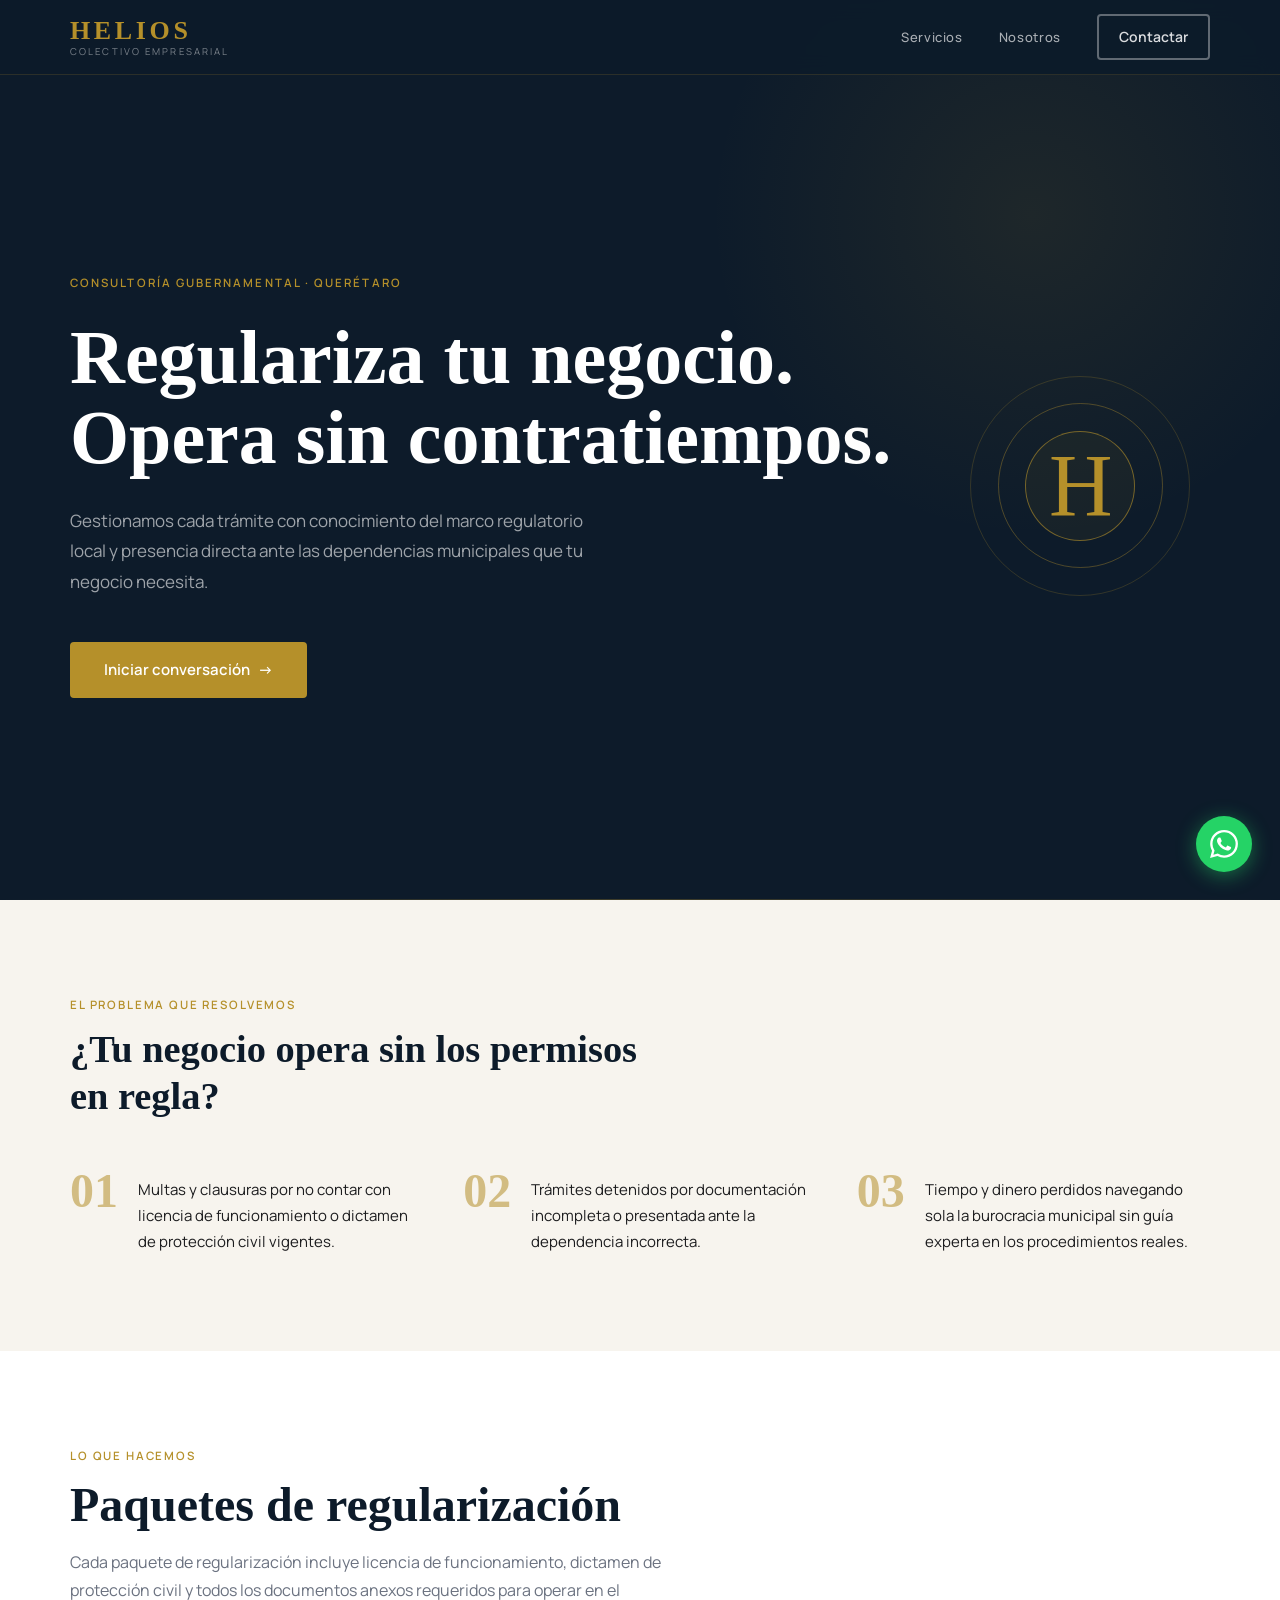
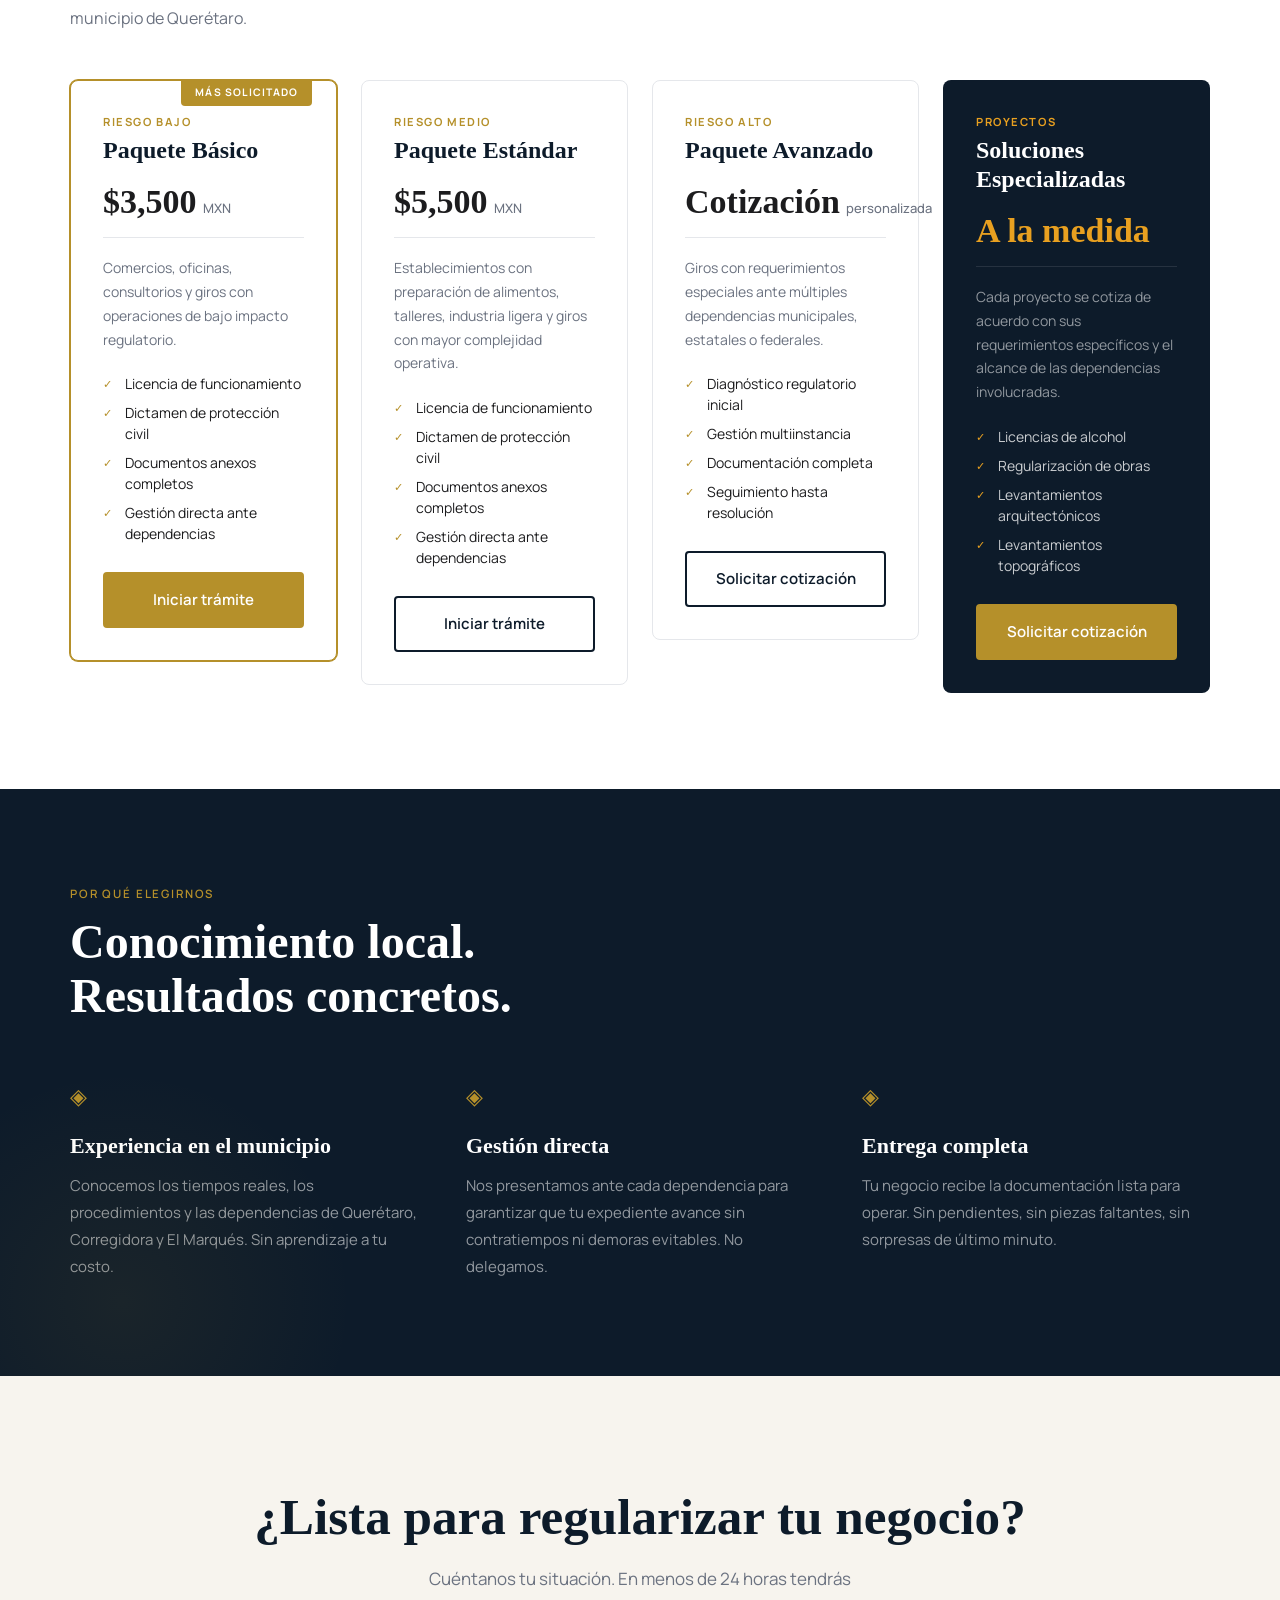
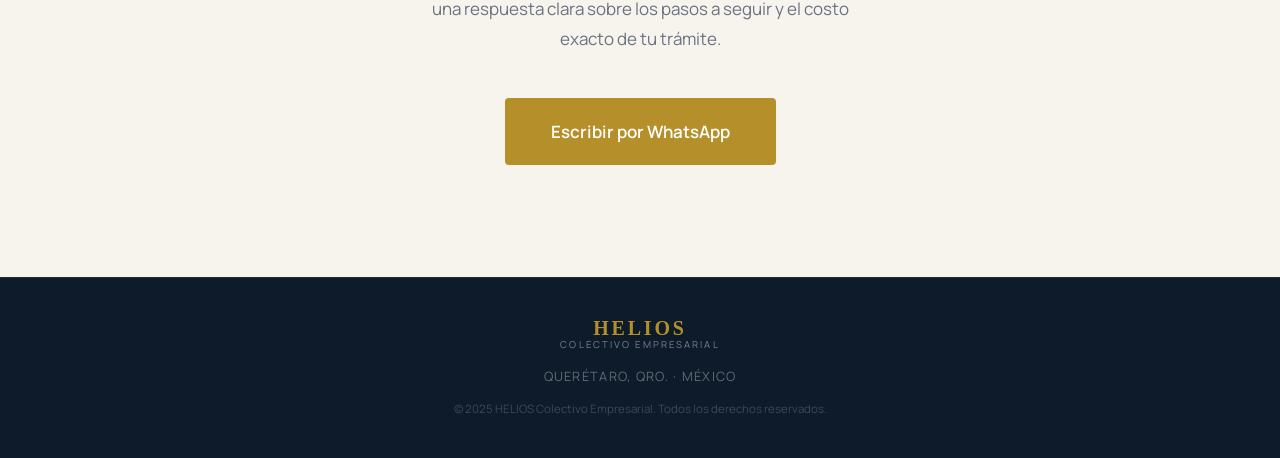
==== index.html @ 522b94ca "Lanzamiento sitio HELIOS Colectivo Empresarial Landing page completa: identidad visual, 4 servicios " ====
<!DOCTYPE html>
<html lang="es">
<head>
  <meta charset="UTF-8">
  <meta name="viewport" content="width=device-width, initial-scale=1.0">
  <meta name="description" content="HELIOS Colectivo Empresarial — Regularización de negocios, licencias y trámites gubernamentales en Querétaro. Paquetes desde $3,500 MXN.">
  <meta name="keywords" content="regularización de negocios Querétaro, licencia de funcionamiento, protección civil, consultoría empresarial Querétaro">
  <meta property="og:title" content="HELIOS Colectivo Empresarial">
  <meta property="og:description" content="Regulariza tu negocio. Opera sin contratiempos. Gestión de trámites gubernamentales en Querétaro.">
  <meta property="og:type" content="website">
  <title>HELIOS Colectivo Empresarial — Regularización de Negocios en Querétaro</title>
  <link rel="preconnect" href="https://fonts.googleapis.com">
  <link rel="preconnect" href="https://fonts.gstatic.com" crossorigin>
  <link href="https://fonts.googleapis.com/css2?family=Cormorant+Garant:ital,wght@0,300;0,400;0,600;0,700;1,400;1,600&family=Manrope:wght@300;400;500;600;700&display=swap" rel="stylesheet">
  <link rel="stylesheet" href="css/style.css">
</head>
<body>

  <!-- ═══════════════════════════════
       HEADER
  ═══════════════════════════════ -->
  <header class="header" id="inicio">
    <div class="container header__inner">
      <div class="logo">
        <span class="logo__name">HELIOS</span>
        <span class="logo__tagline">Colectivo Empresarial</span>
      </div>
      <nav class="nav">
        <a href="#servicios">Servicios</a>
        <a href="#nosotros">Nosotros</a>
        <a
          href="https://wa.me/524426001520?text=Hola%2C%20me%20interesa%20conocer%20sus%20servicios."
          class="btn btn--outline"
          target="_blank"
          rel="noopener noreferrer"
        >Contactar</a>
      </nav>
    </div>
  </header>

  <!-- ═══════════════════════════════
       HERO
  ═══════════════════════════════ -->
  <section class="hero">
    <div class="container hero__inner">

      <div class="hero__content">
        <span class="hero__eyebrow">Consultoría Gubernamental · Querétaro</span>
        <h1 class="hero__title">
          Regulariza tu negocio.<br>
          Opera sin contratiempos.
        </h1>
        <p class="hero__body">
          Gestionamos cada trámite con conocimiento del marco regulatorio local
          y presencia directa ante las dependencias municipales que tu negocio necesita.
        </p>
        <a
          href="https://wa.me/524426001520?text=Hola%2C%20quiero%20regularizar%20mi%20negocio.%20%C2%BFPodr%C3%ADan%20orientarme%3F"
          class="btn btn--primary"
          target="_blank"
          rel="noopener noreferrer"
        >
          Iniciar conversación
          <span>→</span>
        </a>
      </div>

      <div class="emblem" aria-hidden="true">
        <div class="emblem__ring emblem__ring--outer"></div>
        <div class="emblem__ring emblem__ring--mid"></div>
        <div class="emblem__ring emblem__ring--inner"></div>
        <span class="emblem__letter">H</span>
      </div>

    </div>
  </section>

  <!-- ═══════════════════════════════
       PROBLEMA
  ═══════════════════════════════ -->
  <section class="problem">
    <div class="container">
      <span class="section-label">El problema que resolvemos</span>
      <p class="problem__headline">
        ¿Tu negocio opera sin los permisos en regla?
      </p>
      <div class="problem__grid">
        <div class="problem__item">
          <span class="problem__num">01</span>
          <p>Multas y clausuras por no contar con licencia de funcionamiento
             o dictamen de protección civil vigentes.</p>
        </div>
        <div class="problem__item">
          <span class="problem__num">02</span>
          <p>Trámites detenidos por documentación incompleta o presentada
             ante la dependencia incorrecta.</p>
        </div>
        <div class="problem__item">
          <span class="problem__num">03</span>
          <p>Tiempo y dinero perdidos navegando sola la burocracia municipal
             sin guía experta en los procedimientos reales.</p>
        </div>
      </div>
    </div>
  </section>

  <!-- ═══════════════════════════════
       SERVICIOS
  ═══════════════════════════════ -->
  <section class="services" id="servicios">
    <div class="container">
      <span class="section-label">Lo que hacemos</span>
      <h2 class="section-title">Paquetes de regularización</h2>
      <p class="section-body">
        Cada paquete de regularización incluye licencia de funcionamiento,
        dictamen de protección civil y todos los documentos anexos requeridos
        para operar en el municipio de Querétaro.
      </p>

      <div class="services__grid">

        <!-- ── Riesgo Bajo ── -->
        <div class="service-card service-card--featured">
          <span class="service-card__badge">Más solicitado</span>
          <p class="service-card__risk">Riesgo Bajo</p>
          <h3 class="service-card__name">Paquete Básico</h3>
          <div class="service-card__price">
            <span class="service-card__amount">$3,500</span>
            <span class="service-card__currency">MXN</span>
          </div>
          <p class="service-card__desc">
            Comercios, oficinas, consultorios y giros con operaciones de
            bajo impacto regulatorio.
          </p>
          <ul class="service-card__includes">
            <li>Licencia de funcionamiento</li>
            <li>Dictamen de protección civil</li>
            <li>Documentos anexos completos</li>
            <li>Gestión directa ante dependencias</li>
          </ul>
          <a
            href="https://wa.me/524426001520?text=Hola%2C%20me%20interesa%20el%20paquete%20de%20Riesgo%20Bajo%20%28%243%2C500%20MXN%29.%20%C2%BFPodr%C3%ADan%20orientarme%3F"
            class="btn btn--primary btn--full"
            target="_blank"
            rel="noopener noreferrer"
          >Iniciar trámite</a>
        </div>

        <!-- ── Riesgo Medio ── -->
        <div class="service-card">
          <p class="service-card__risk">Riesgo Medio</p>
          <h3 class="service-card__name">Paquete Estándar</h3>
          <div class="service-card__price">
            <span class="service-card__amount">$5,500</span>
            <span class="service-card__currency">MXN</span>
          </div>
          <p class="service-card__desc">
            Establecimientos con preparación de alimentos, talleres,
            industria ligera y giros con mayor complejidad operativa.
          </p>
          <ul class="service-card__includes">
            <li>Licencia de funcionamiento</li>
            <li>Dictamen de protección civil</li>
            <li>Documentos anexos completos</li>
            <li>Gestión directa ante dependencias</li>
          </ul>
          <a
            href="https://wa.me/524426001520?text=Hola%2C%20me%20interesa%20el%20paquete%20de%20Riesgo%20Medio%20%28%245%2C500%20MXN%29.%20%C2%BFPodr%C3%ADan%20orientarme%3F"
            class="btn btn--secondary btn--full"
            target="_blank"
            rel="noopener noreferrer"
          >Iniciar trámite</a>
        </div>

        <!-- ── Riesgo Alto ── -->
        <div class="service-card">
          <p class="service-card__risk">Riesgo Alto</p>
          <h3 class="service-card__name">Paquete Avanzado</h3>
          <div class="service-card__price">
            <span class="service-card__amount">Cotización</span>
            <span class="service-card__currency">personalizada</span>
          </div>
          <p class="service-card__desc">
            Giros con requerimientos especiales ante múltiples dependencias
            municipales, estatales o federales.
          </p>
          <ul class="service-card__includes">
            <li>Diagnóstico regulatorio inicial</li>
            <li>Gestión multiinstancia</li>
            <li>Documentación completa</li>
            <li>Seguimiento hasta resolución</li>
          </ul>
          <a
            href="https://wa.me/524426001520?text=Hola%2C%20tengo%20un%20negocio%20de%20riesgo%20alto%20y%20necesito%20orientaci%C3%B3n.%20%C2%BFPodr%C3%ADan%20ayudarme%3F"
            class="btn btn--secondary btn--full"
            target="_blank"
            rel="noopener noreferrer"
          >Solicitar cotización</a>
        </div>

        <!-- ── Proyectos Especializados ── -->
        <div class="service-card service-card--dark">
          <p class="service-card__risk">Proyectos</p>
          <h3 class="service-card__name">Soluciones Especializadas</h3>
          <div class="service-card__price">
            <span class="service-card__amount">A la medida</span>
          </div>
          <p class="service-card__desc">
            Cada proyecto se cotiza de acuerdo con sus requerimientos
            específicos y el alcance de las dependencias involucradas.
          </p>
          <ul class="service-card__includes">
            <li>Licencias de alcohol</li>
            <li>Regularización de obras</li>
            <li>Levantamientos arquitectónicos</li>
            <li>Levantamientos topográficos</li>
          </ul>
          <a
            href="https://wa.me/524426001520?text=Hola%2C%20tengo%20un%20proyecto%20especializado%20y%20necesito%20una%20cotizaci%C3%B3n.%20%C2%BFPodr%C3%ADan%20orientarme%3F"
            class="btn btn--gold btn--full"
            target="_blank"
            rel="noopener noreferrer"
          >Solicitar cotización</a>
        </div>

      </div>
    </div>
  </section>

  <!-- ═══════════════════════════════
       POR QUÉ HELIOS
  ═══════════════════════════════ -->
  <section class="why" id="nosotros">
    <div class="container">
      <span class="section-label">Por qué elegirnos</span>
      <h2 class="section-title">
        Conocimiento local.<br>
        Resultados concretos.
      </h2>
      <div class="why__grid">

        <div class="why__item">
          <span class="why__icon">◈</span>
          <h3>Experiencia en el municipio</h3>
          <p>
            Conocemos los tiempos reales, los procedimientos y las dependencias
            de Querétaro, Corregidora y El Marqués. Sin aprendizaje a tu costo.
          </p>
        </div>

        <div class="why__item">
          <span class="why__icon">◈</span>
          <h3>Gestión directa</h3>
          <p>
            Nos presentamos ante cada dependencia para garantizar que tu expediente
            avance sin contratiempos ni demoras evitables. No delegamos.
          </p>
        </div>

        <div class="why__item">
          <span class="why__icon">◈</span>
          <h3>Entrega completa</h3>
          <p>
            Tu negocio recibe la documentación lista para operar.
            Sin pendientes, sin piezas faltantes, sin sorpresas de último minuto.
          </p>
        </div>

      </div>
    </div>
  </section>

  <!-- ═══════════════════════════════
       CTA FINAL
  ═══════════════════════════════ -->
  <section class="cta-final">
    <div class="container">
      <h2 class="cta-final__title">¿Lista para regularizar tu negocio?</h2>
      <p class="cta-final__body">
        Cuéntanos tu situación. En menos de 24 horas tendrás una respuesta
        clara sobre los pasos a seguir y el costo exacto de tu trámite.
      </p>
      <a
        href="https://wa.me/524426001520?text=Hola%2C%20quiero%20regularizar%20mi%20negocio.%20%C2%BFPueden%20orientarme%3F"
        class="btn btn--primary btn--large"
        target="_blank"
        rel="noopener noreferrer"
      >
        Escribir por WhatsApp
      </a>
    </div>
  </section>

  <!-- ═══════════════════════════════
       FOOTER
  ═══════════════════════════════ -->
  <footer class="footer">
    <div class="container footer__inner">
      <div class="logo">
        <span class="logo__name">HELIOS</span>
        <span class="logo__tagline">Colectivo Empresarial</span>
      </div>
      <p class="footer__location">Querétaro, Qro. · México</p>
      <p class="footer__copy">© 2025 HELIOS Colectivo Empresarial. Todos los derechos reservados.</p>
    </div>
  </footer>

  <!-- ═══════════════════════════════
       BOTÓN WHATSAPP FLOTANTE
  ═══════════════════════════════ -->
  <a
    class="whatsapp-float"
    href="https://wa.me/524426001520?text=Hola%2C%20me%20interesa%20conocer%20sus%20servicios."
    target="_blank"
    rel="noopener noreferrer"
    aria-label="Contactar por WhatsApp"
  >
    <svg viewBox="0 0 24 24" fill="currentColor" width="28" height="28" aria-hidden="true">
      <path d="M17.472 14.382c-.297-.149-1.758-.867-2.03-.967-.273-.099-.471-.148-.67.15-.197.297-.767.966-.94 1.164-.173.199-.347.223-.644.075-.297-.15-1.255-.463-2.39-1.475-.883-.788-1.48-1.761-1.653-2.059-.173-.297-.018-.458.13-.606.134-.133.298-.347.446-.52.149-.174.198-.298.298-.497.099-.198.05-.371-.025-.52-.075-.149-.669-1.612-.916-2.207-.242-.579-.487-.5-.669-.51-.173-.008-.371-.01-.57-.01-.198 0-.52.074-.792.372-.272.297-1.04 1.016-1.04 2.479 0 1.462 1.065 2.875 1.213 3.074.149.198 2.096 3.2 5.077 4.487.709.306 1.262.489 1.694.625.712.227 1.36.195 1.871.118.571-.085 1.758-.719 2.006-1.413.248-.694.248-1.289.173-1.413-.074-.124-.272-.198-.57-.347m-5.421 7.403h-.004a9.87 9.87 0 01-5.031-1.378l-.361-.214-3.741.982.998-3.648-.235-.374a9.86 9.86 0 01-1.51-5.26c.001-5.45 4.436-9.884 9.888-9.884 2.64 0 5.122 1.03 6.988 2.898a9.825 9.825 0 012.893 6.994c-.003 5.45-4.437 9.884-9.885 9.884m8.413-18.297A11.815 11.815 0 0012.05 0C5.495 0 .16 5.335.157 11.892c0 2.096.547 4.142 1.588 5.945L.057 24l6.305-1.654a11.882 11.882 0 005.683 1.448h.005c6.554 0 11.89-5.335 11.893-11.893a11.821 11.821 0 00-3.48-8.413z"/>
    </svg>
  </a>

</body>
</html>
---- css/style.css ----
/* ═══════════════════════════════════════
   HELIOS Colectivo Empresarial
   Sistema de diseño — v1.0
═══════════════════════════════════════ */

:root {
  --gold:        #B5902A;
  --gold-light:  #E8A020;
  --gold-pale:   #F0D98A;
  --navy:        #0D1B2A;
  --navy-mid:    #162436;
  --ivory:       #F7F4EE;
  --white:       #FFFFFF;
  --charcoal:    #1C1C1E;
  --gray:        #6B7280;
  --gray-light:  #E5E7EB;

  --font-display: 'Cormorant Garant', Georgia, serif;
  --font-body:    'Manrope', system-ui, sans-serif;

  --radius:    4px;
  --radius-lg: 8px;
  --shadow:    0 4px 24px rgba(13, 27, 42, 0.08);
  --shadow-lg: 0 8px 40px rgba(13, 27, 42, 0.14);
}

/* ── Reset ── */
*, *::before, *::after { box-sizing: border-box; margin: 0; padding: 0; }
html { scroll-behavior: smooth; }
body {
  font-family: var(--font-body);
  background: var(--white);
  color: var(--charcoal);
  line-height: 1.6;
  -webkit-font-smoothing: antialiased;
}
img  { max-width: 100%; display: block; }
a    { text-decoration: none; color: inherit; }
ul   { list-style: none; }

/* ── Container ── */
.container {
  width: min(1140px, 100% - 2.5rem);
  margin-inline: auto;
}

/* ── Tipografía global ── */
.section-label {
  font-family: var(--font-body);
  font-size: 0.72rem;
  font-weight: 600;
  letter-spacing: 0.16em;
  text-transform: uppercase;
  color: var(--gold);
  margin-bottom: 0.75rem;
  display: block;
}

.section-title {
  font-family: var(--font-display);
  font-size: clamp(2rem, 4vw, 3rem);
  font-weight: 600;
  line-height: 1.12;
  color: var(--navy);
  margin-bottom: 1rem;
}

.section-body {
  font-size: 1rem;
  color: var(--gray);
  max-width: 600px;
  margin-bottom: 3rem;
  line-height: 1.75;
}

/* ── Botones ── */
.btn {
  display: inline-flex;
  align-items: center;
  justify-content: center;
  gap: 0.5rem;
  font-family: var(--font-body);
  font-size: 0.9375rem;
  font-weight: 600;
  padding: 0.875rem 2rem;
  border-radius: var(--radius);
  transition: all 0.18s ease;
  cursor: pointer;
  white-space: nowrap;
  border: 2px solid transparent;
}

.btn--primary {
  background: var(--gold);
  color: var(--white);
  border-color: var(--gold);
}
.btn--primary:hover {
  background: #9A7A22;
  border-color: #9A7A22;
  transform: translateY(-2px);
  box-shadow: 0 6px 20px rgba(181, 144, 42, 0.38);
}

.btn--secondary {
  background: transparent;
  color: var(--navy);
  border-color: var(--navy);
}
.btn--secondary:hover {
  background: var(--navy);
  color: var(--white);
  transform: translateY(-2px);
}

.btn--outline {
  background: transparent;
  color: rgba(255,255,255,0.85);
  border-color: rgba(255,255,255,0.35);
  padding: 0.625rem 1.25rem;
  font-size: 0.875rem;
}
.btn--outline:hover {
  background: rgba(255,255,255,0.1);
  border-color: var(--gold);
  color: var(--gold-light);
}

.btn--gold {
  background: var(--gold);
  color: var(--white);
  border-color: var(--gold);
}
.btn--gold:hover {
  background: #9A7A22;
  border-color: #9A7A22;
  transform: translateY(-2px);
}

.btn--full  { width: 100%; }
.btn--large { font-size: 1.0625rem; padding: 1.125rem 2.75rem; }

/* ═══════════════════════════════
   HEADER
═══════════════════════════════ */
.header {
  position: fixed;
  inset-block-start: 0;
  inset-inline: 0;
  z-index: 100;
  background: rgba(13, 27, 42, 0.97);
  backdrop-filter: blur(10px);
  border-bottom: 1px solid rgba(181, 144, 42, 0.18);
}

.header__inner {
  display: flex;
  align-items: center;
  justify-content: space-between;
  padding-block: 0.875rem;
}

.logo { display: flex; flex-direction: column; line-height: 1; }

.logo__name {
  font-family: var(--font-display);
  font-size: 1.625rem;
  font-weight: 700;
  letter-spacing: 0.14em;
  color: var(--gold);
}

.logo__tagline {
  font-family: var(--font-body);
  font-size: 0.6rem;
  font-weight: 400;
  letter-spacing: 0.22em;
  text-transform: uppercase;
  color: rgba(255,255,255,0.45);
  margin-top: 3px;
}

.nav {
  display: flex;
  align-items: center;
  gap: 2.25rem;
}

.nav a:not(.btn) {
  font-size: 0.8125rem;
  font-weight: 500;
  color: rgba(255,255,255,0.65);
  letter-spacing: 0.05em;
  transition: color 0.15s;
}
.nav a:not(.btn):hover { color: var(--gold-light); }

/* ═══════════════════════════════
   HERO
═══════════════════════════════ */
.hero {
  background: var(--navy);
  min-height: 100vh;
  display: flex;
  align-items: center;
  padding-top: 4.5rem;
  position: relative;
  overflow: hidden;
}

.hero::before {
  content: '';
  position: absolute;
  top: -15%;
  right: -8%;
  width: 700px;
  height: 700px;
  background: radial-gradient(circle, rgba(181,144,42,0.1) 0%, transparent 65%);
  pointer-events: none;
}

.hero::after {
  content: '';
  position: absolute;
  bottom: 0;
  left: 0;
  right: 0;
  height: 1px;
  background: linear-gradient(90deg, transparent, rgba(181,144,42,0.3), transparent);
}

.hero__inner {
  display: grid;
  grid-template-columns: 1fr 240px;
  gap: 4rem;
  align-items: center;
  padding-block: 6rem;
}

.hero__eyebrow {
  font-size: 0.72rem;
  font-weight: 600;
  letter-spacing: 0.18em;
  text-transform: uppercase;
  color: var(--gold);
  margin-bottom: 1.5rem;
  display: block;
}

.hero__title {
  font-family: var(--font-display);
  font-size: clamp(2.75rem, 6vw, 4.75rem);
  font-weight: 600;
  line-height: 1.06;
  color: var(--white);
  margin-bottom: 1.75rem;
}

.hero__body {
  font-size: 1.0625rem;
  color: rgba(255,255,255,0.6);
  max-width: 520px;
  line-height: 1.8;
  margin-bottom: 2.75rem;
}

/* ── Emblema decorativo ── */
.emblem {
  position: relative;
  width: 220px;
  height: 220px;
  display: flex;
  align-items: center;
  justify-content: center;
  flex-shrink: 0;
}

.emblem__ring {
  position: absolute;
  border-radius: 50%;
}

.emblem__ring--outer {
  width: 220px;
  height: 220px;
  border: 1px solid rgba(181,144,42,0.22);
  animation: spin 40s linear infinite;
}

.emblem__ring--mid {
  width: 165px;
  height: 165px;
  border: 1px solid rgba(181,144,42,0.38);
  animation: spin 28s linear infinite reverse;
}

.emblem__ring--inner {
  width: 110px;
  height: 110px;
  border: 1px solid rgba(181,144,42,0.6);
  background: rgba(181,144,42,0.06);
}

.emblem__letter {
  font-family: var(--font-display);
  font-size: 5.5rem;
  font-weight: 300;
  color: var(--gold);
  line-height: 1;
  position: relative;
  z-index: 1;
  letter-spacing: -0.02em;
}

@keyframes spin {
  to { transform: rotate(360deg); }
}

/* ═══════════════════════════════
   PROBLEMA
═══════════════════════════════ */
.problem {
  background: var(--ivory);
  padding-block: 6rem;
}

.problem__headline {
  font-family: var(--font-display);
  font-size: clamp(1.75rem, 3vw, 2.625rem);
  color: var(--navy);
  font-weight: 600;
  margin-bottom: 3rem;
  max-width: 580px;
  line-height: 1.2;
}

.problem__grid {
  display: grid;
  grid-template-columns: repeat(auto-fit, minmax(260px, 1fr));
  gap: 2.5rem;
}

.problem__item {
  display: flex;
  gap: 1.25rem;
  align-items: flex-start;
}

.problem__num {
  font-family: var(--font-display);
  font-size: 3rem;
  font-weight: 700;
  color: var(--gold);
  line-height: 1;
  flex-shrink: 0;
  opacity: 0.55;
}

.problem__item p {
  font-size: 0.9375rem;
  color: var(--charcoal);
  line-height: 1.75;
  padding-top: 0.625rem;
}

/* ═══════════════════════════════
   SERVICIOS
═══════════════════════════════ */
.services {
  padding-block: 6rem;
  background: var(--white);
}

.services__grid {
  display: grid;
  grid-template-columns: repeat(auto-fit, minmax(255px, 1fr));
  gap: 1.5rem;
  align-items: start;
}

/* ── Tarjeta de servicio ── */
.service-card {
  border: 1px solid var(--gray-light);
  border-radius: var(--radius-lg);
  padding: 2rem;
  position: relative;
  transition: box-shadow 0.2s, transform 0.2s;
  background: var(--white);
  display: flex;
  flex-direction: column;
}

.service-card:hover {
  box-shadow: var(--shadow-lg);
  transform: translateY(-3px);
}

.service-card--featured {
  border-color: var(--gold);
  box-shadow: 0 0 0 1px var(--gold);
}

.service-card--dark {
  background: var(--navy);
  border-color: transparent;
}

.service-card__badge {
  position: absolute;
  top: -1px;
  right: 1.5rem;
  background: var(--gold);
  color: var(--white);
  font-size: 0.65rem;
  font-weight: 700;
  letter-spacing: 0.1em;
  text-transform: uppercase;
  padding: 0.3rem 0.875rem;
  border-radius: 0 0 var(--radius) var(--radius);
}

.service-card__risk {
  font-size: 0.7rem;
  font-weight: 700;
  letter-spacing: 0.14em;
  text-transform: uppercase;
  color: var(--gold);
  margin-bottom: 0.375rem;
}

.service-card--dark .service-card__risk { color: var(--gold-light); }

.service-card__name {
  font-family: var(--font-display);
  font-size: 1.5rem;
  font-weight: 600;
  color: var(--navy);
  line-height: 1.2;
  margin-bottom: 1.25rem;
}

.service-card--dark .service-card__name { color: var(--white); }

.service-card__price {
  display: flex;
  align-items: baseline;
  gap: 0.375rem;
  padding-bottom: 1.125rem;
  margin-bottom: 1.125rem;
  border-bottom: 1px solid var(--gray-light);
}

.service-card--dark .service-card__price {
  border-bottom-color: rgba(255,255,255,0.1);
}

.service-card__amount {
  font-family: var(--font-display);
  font-size: 2.125rem;
  font-weight: 700;
  color: var(--charcoal);
  line-height: 1;
}

.service-card--dark .service-card__amount { color: var(--gold-light); }

.service-card__currency {
  font-size: 0.8125rem;
  color: var(--gray);
  font-weight: 500;
}

.service-card--dark .service-card__currency { color: rgba(255,255,255,0.45); }

.service-card__desc {
  font-size: 0.875rem;
  color: var(--gray);
  line-height: 1.7;
  margin-bottom: 1.375rem;
}

.service-card--dark .service-card__desc { color: rgba(255,255,255,0.55); }

.service-card__includes {
  margin-bottom: 1.75rem;
  display: flex;
  flex-direction: column;
  gap: 0.5rem;
  flex: 1;
}

.service-card__includes li {
  font-size: 0.875rem;
  color: var(--charcoal);
  padding-left: 1.375rem;
  position: relative;
  line-height: 1.5;
}

.service-card__includes li::before {
  content: '✓';
  position: absolute;
  left: 0;
  color: var(--gold);
  font-weight: 700;
  font-size: 0.7rem;
  top: 3px;
}

.service-card--dark .service-card__includes li { color: rgba(255,255,255,0.78); }
.service-card--dark .service-card__includes li::before { color: var(--gold-light); }

/* ═══════════════════════════════
   POR QUÉ HELIOS
═══════════════════════════════ */
.why {
  background: var(--navy);
  padding-block: 6rem;
  position: relative;
  overflow: hidden;
}

.why::before {
  content: '';
  position: absolute;
  bottom: -30%;
  left: -10%;
  width: 500px;
  height: 500px;
  background: radial-gradient(circle, rgba(181,144,42,0.08) 0%, transparent 65%);
  pointer-events: none;
}

.why .section-title { color: var(--white); }

.why__grid {
  display: grid;
  grid-template-columns: repeat(auto-fit, minmax(270px, 1fr));
  gap: 3rem;
  margin-top: 3.5rem;
}

.why__icon {
  display: block;
  font-size: 1.375rem;
  color: var(--gold);
  margin-bottom: 1.125rem;
}

.why__item h3 {
  font-family: var(--font-display);
  font-size: 1.375rem;
  font-weight: 600;
  color: var(--white);
  margin-bottom: 0.75rem;
  line-height: 1.25;
}

.why__item p {
  font-size: 0.9375rem;
  color: rgba(255,255,255,0.55);
  line-height: 1.8;
}

/* ═══════════════════════════════
   CTA FINAL
═══════════════════════════════ */
.cta-final {
  background: var(--ivory);
  padding-block: 7rem;
  text-align: center;
}

.cta-final__title {
  font-family: var(--font-display);
  font-size: clamp(2rem, 4vw, 3.25rem);
  font-weight: 600;
  color: var(--navy);
  margin-bottom: 1.125rem;
  line-height: 1.15;
}

.cta-final__body {
  font-size: 1.0625rem;
  color: var(--gray);
  max-width: 440px;
  margin-inline: auto;
  margin-bottom: 2.75rem;
  line-height: 1.75;
}

/* ═══════════════════════════════
   FOOTER
═══════════════════════════════ */
.footer {
  background: var(--navy);
  padding-block: 2.5rem;
  border-top: 1px solid rgba(181,144,42,0.15);
}

.footer__inner {
  display: flex;
  flex-direction: column;
  align-items: center;
  gap: 0.625rem;
  text-align: center;
}

.footer .logo__name   { font-size: 1.25rem; }
.footer .logo__tagline { margin-top: 2px; }

.footer__location {
  font-size: 0.8rem;
  color: rgba(255,255,255,0.35);
  letter-spacing: 0.1em;
  text-transform: uppercase;
  margin-top: 0.375rem;
}

.footer__copy {
  font-size: 0.72rem;
  color: rgba(255,255,255,0.2);
  margin-top: 0.25rem;
}

/* ═══════════════════════════════
   WHATSAPP FLOTANTE
═══════════════════════════════ */
.whatsapp-float {
  position: fixed;
  bottom: 1.75rem;
  right: 1.75rem;
  z-index: 200;
  background: #25D366;
  color: var(--white);
  width: 3.5rem;
  height: 3.5rem;
  border-radius: 50%;
  display: flex;
  align-items: center;
  justify-content: center;
  box-shadow: 0 4px 20px rgba(37,211,102,0.45);
  transition: transform 0.18s, box-shadow 0.18s;
}

.whatsapp-float:hover {
  transform: scale(1.1);
  box-shadow: 0 6px 30px rgba(37,211,102,0.6);
}

/* ═══════════════════════════════
   RESPONSIVE
═══════════════════════════════ */
@media (max-width: 900px) {
  .hero__inner {
    grid-template-columns: 1fr;
    text-align: center;
    padding-block: 5rem;
  }
  .hero__body { max-width: 100%; }
  .emblem { display: none; }
}

@media (max-width: 768px) {
  .nav a:not(.btn) { display: none; }

  .services__grid {
    grid-template-columns: 1fr;
    max-width: 400px;
    margin-inline: auto;
  }

  .problem__grid { gap: 1.75rem; }
  .why__grid     { gap: 2rem; }

  .cta-final { padding-block: 5rem; }
}

@media (max-width: 480px) {
  .header__inner { padding-block: 0.75rem; }
  .logo__name    { font-size: 1.375rem; }
  .nav           { gap: 0.875rem; }
  .btn--outline  { padding: 0.5rem 1rem; font-size: 0.8125rem; }
  .hero__title   { font-size: 2.5rem; }
}
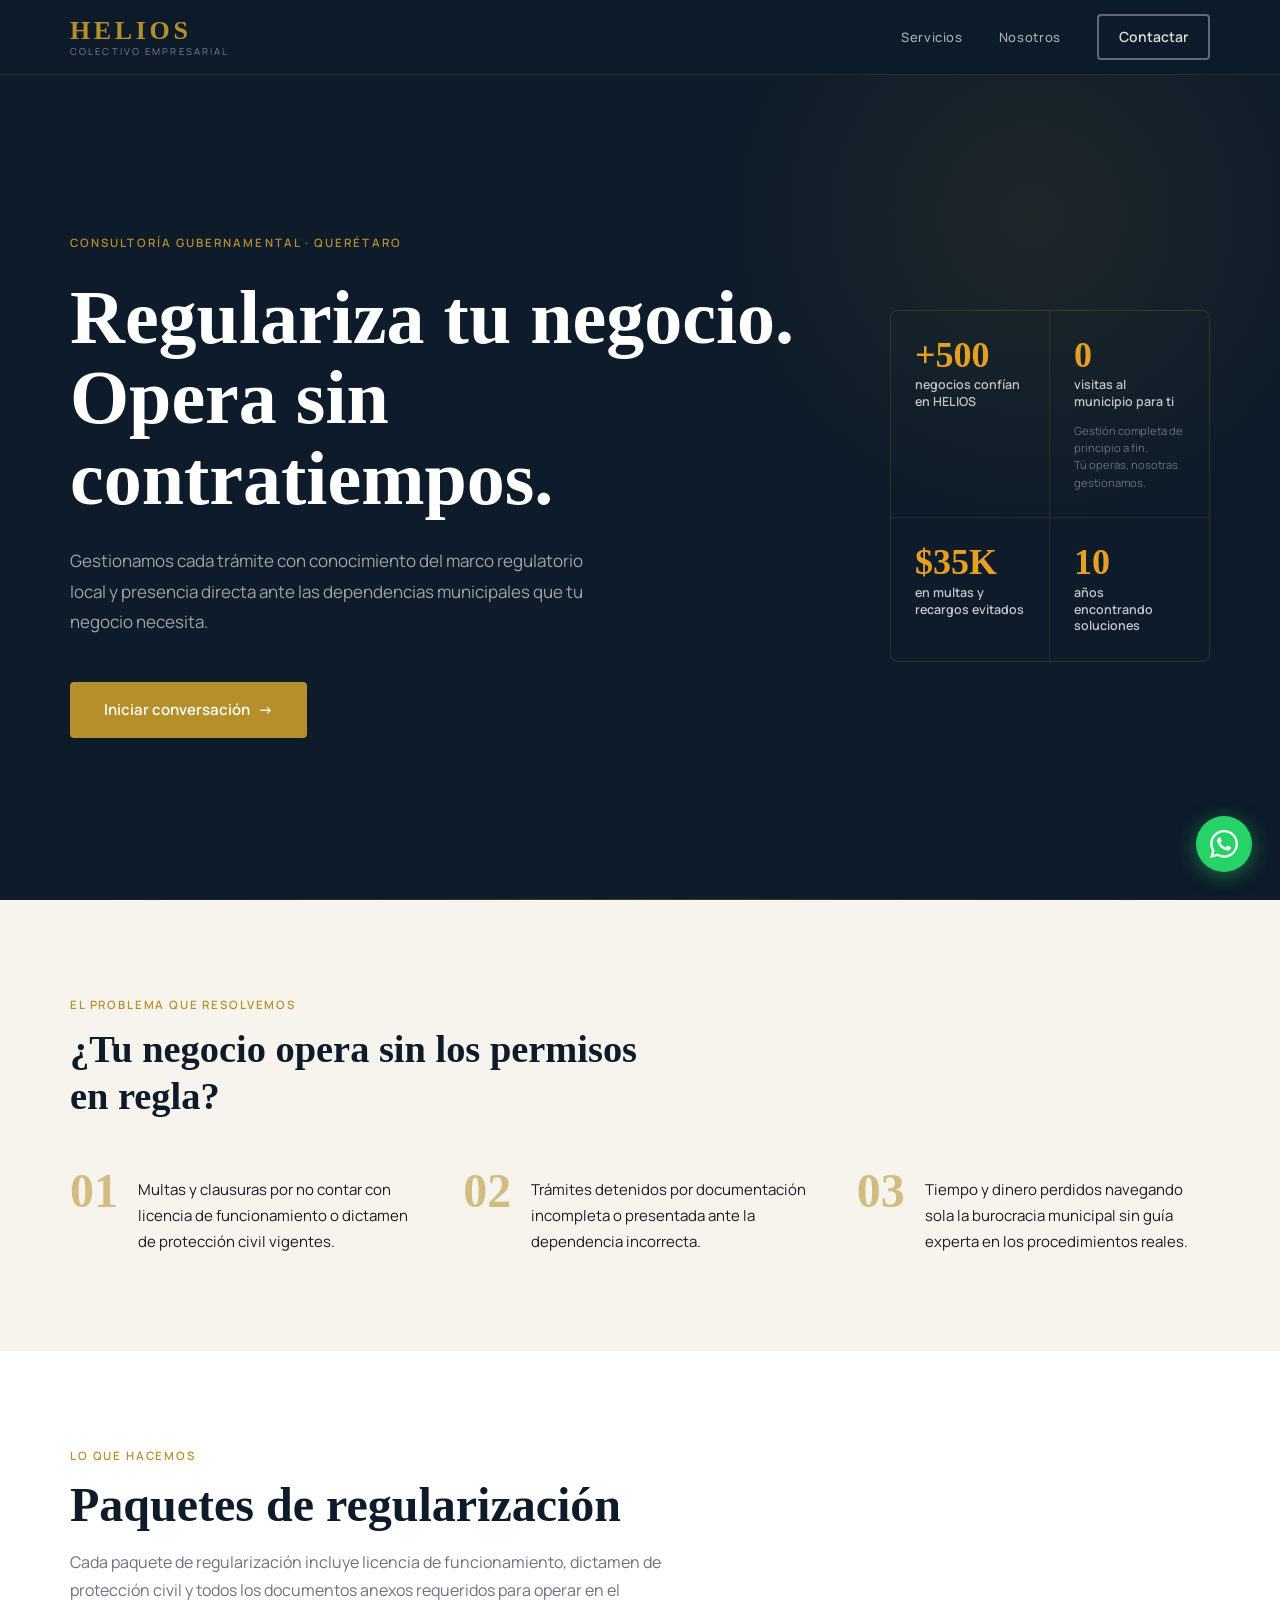
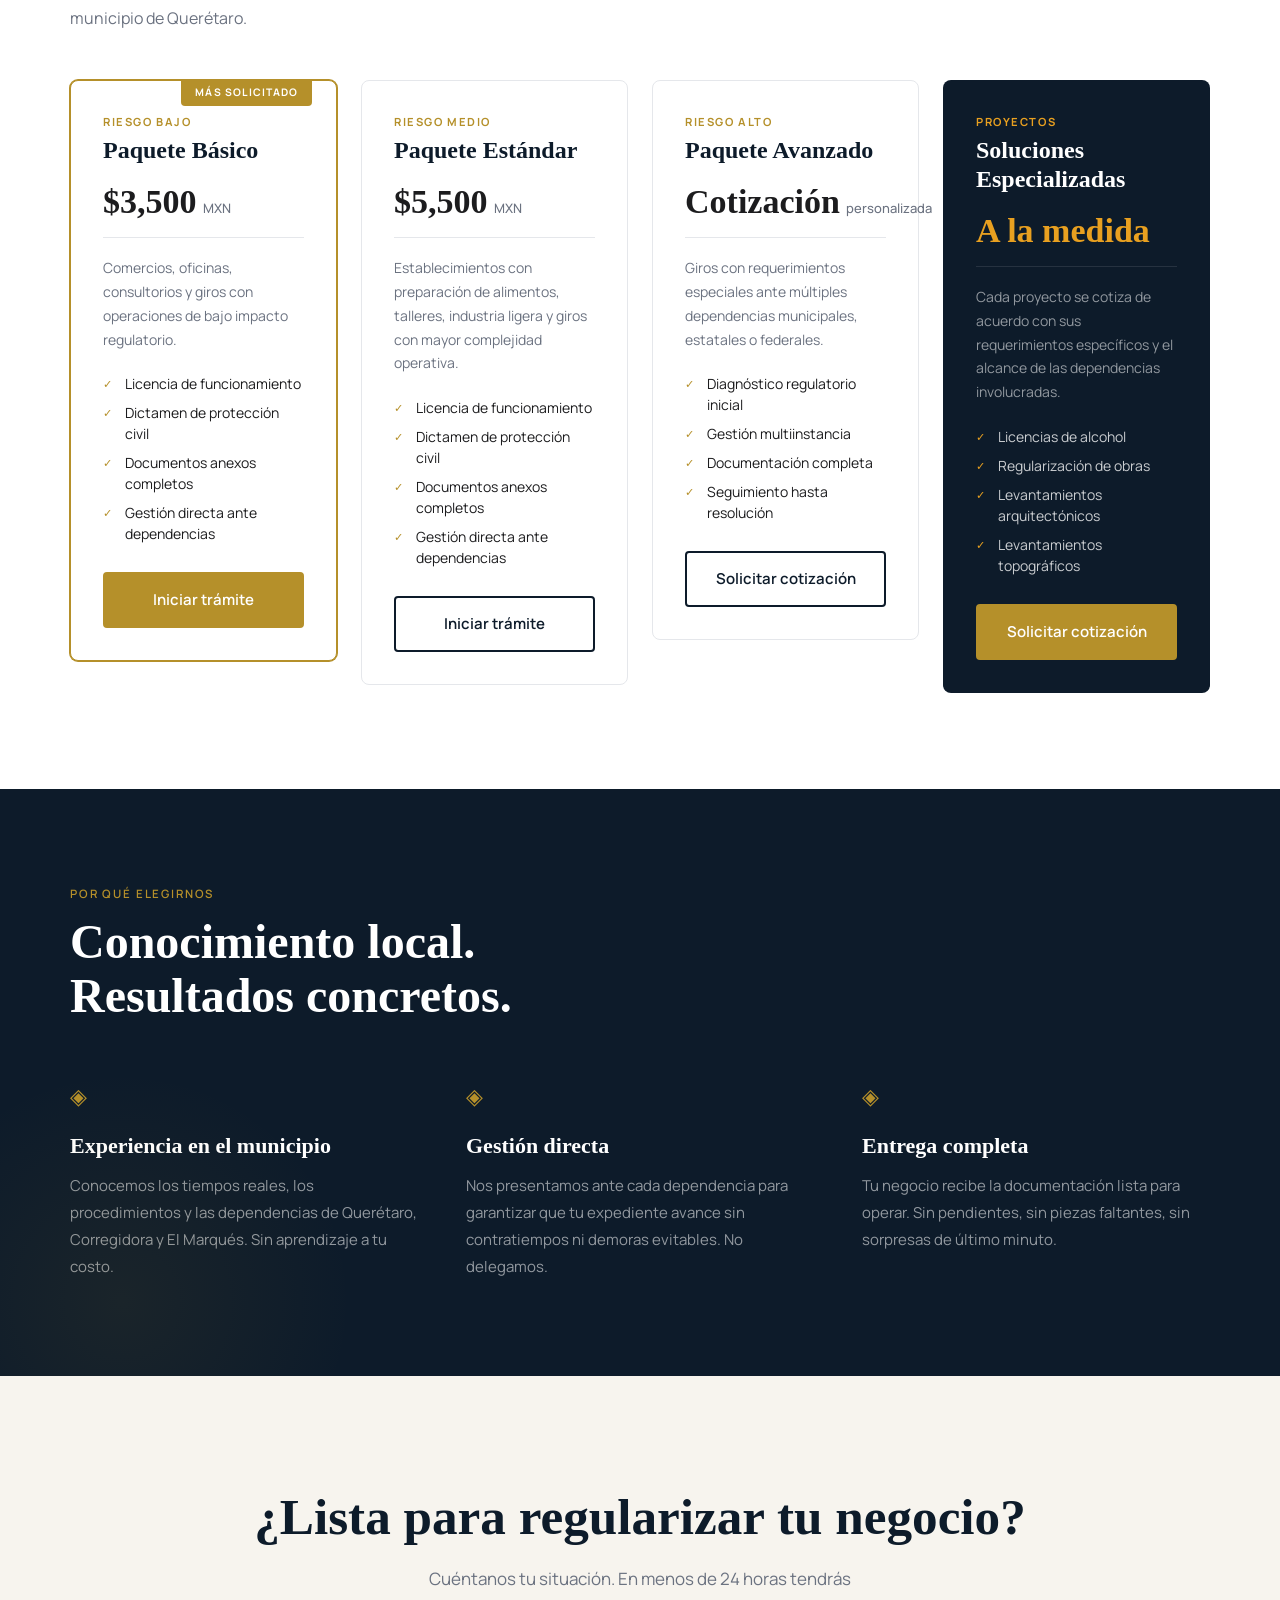
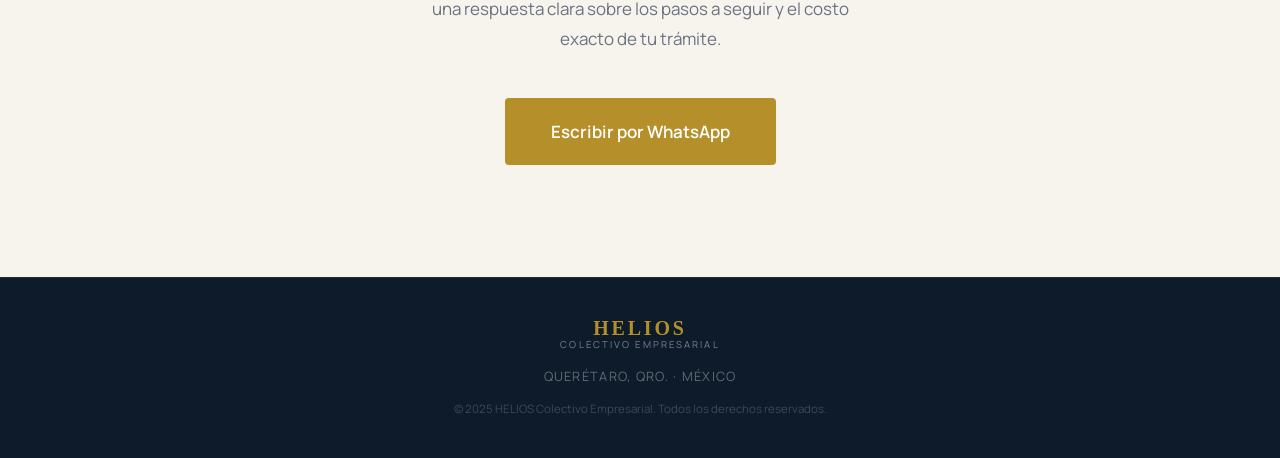
==== commit ecdcfb28: "Reemplaza emblema por bloque de estadísticas en hero 4 stats: +500 negocios, 0 visitas al municipio," ====
--- a/index.html
+++ b/index.html
@@ -65,11 +65,24 @@
         </a>
       </div>
 
-      <div class="emblem" aria-hidden="true">
-        <div class="emblem__ring emblem__ring--outer"></div>
-        <div class="emblem__ring emblem__ring--mid"></div>
-        <div class="emblem__ring emblem__ring--inner"></div>
-        <span class="emblem__letter">H</span>
+      <div class="hero__stats">
+        <div class="stat">
+          <span class="stat__number">+500</span>
+          <span class="stat__label">negocios confían en HELIOS</span>
+        </div>
+        <div class="stat">
+          <span class="stat__number">0</span>
+          <span class="stat__label">visitas al municipio para ti</span>
+          <span class="stat__detail">Gestión completa de principio a fin.<br>Tú operas, nosotras gestionamos.</span>
+        </div>
+        <div class="stat">
+          <span class="stat__number">$35K</span>
+          <span class="stat__label">en multas y recargos evitados</span>
+        </div>
+        <div class="stat">
+          <span class="stat__number">10</span>
+          <span class="stat__label">años encontrando soluciones</span>
+        </div>
       </div>
 
     </div>
--- a/css/style.css
+++ b/css/style.css
@@ -231,10 +231,56 @@
 
 .hero__inner {
   display: grid;
-  grid-template-columns: 1fr 240px;
-  gap: 4rem;
+  grid-template-columns: 1fr 320px;
+  gap: 5rem;
   align-items: center;
   padding-block: 6rem;
+}
+
+/* ── Stats block ── */
+.hero__stats {
+  display: grid;
+  grid-template-columns: 1fr 1fr;
+  gap: 0;
+  border: 1px solid rgba(181,144,42,0.2);
+  border-radius: var(--radius-lg);
+  overflow: hidden;
+  flex-shrink: 0;
+}
+
+.stat {
+  padding: 1.625rem 1.5rem;
+  display: flex;
+  flex-direction: column;
+  gap: 0.3rem;
+  border-right: 1px solid rgba(181,144,42,0.15);
+  border-bottom: 1px solid rgba(181,144,42,0.15);
+}
+
+.stat:nth-child(2n) { border-right: none; }
+.stat:nth-child(3),
+.stat:nth-child(4)  { border-bottom: none; }
+
+.stat__number {
+  font-family: var(--font-display);
+  font-size: 2.25rem;
+  font-weight: 700;
+  color: var(--gold-light);
+  line-height: 1;
+}
+
+.stat__label {
+  font-size: 0.78rem;
+  font-weight: 600;
+  color: rgba(255,255,255,0.75);
+  line-height: 1.35;
+}
+
+.stat__detail {
+  font-size: 0.7rem;
+  color: rgba(255,255,255,0.38);
+  line-height: 1.55;
+  margin-top: 0.35rem;
 }
 
 .hero__eyebrow {
@@ -658,7 +704,10 @@
     padding-block: 5rem;
   }
   .hero__body { max-width: 100%; }
-  .emblem { display: none; }
+  .hero__stats {
+    max-width: 400px;
+    margin-inline: auto;
+  }
 }
 
 @media (max-width: 768px) {
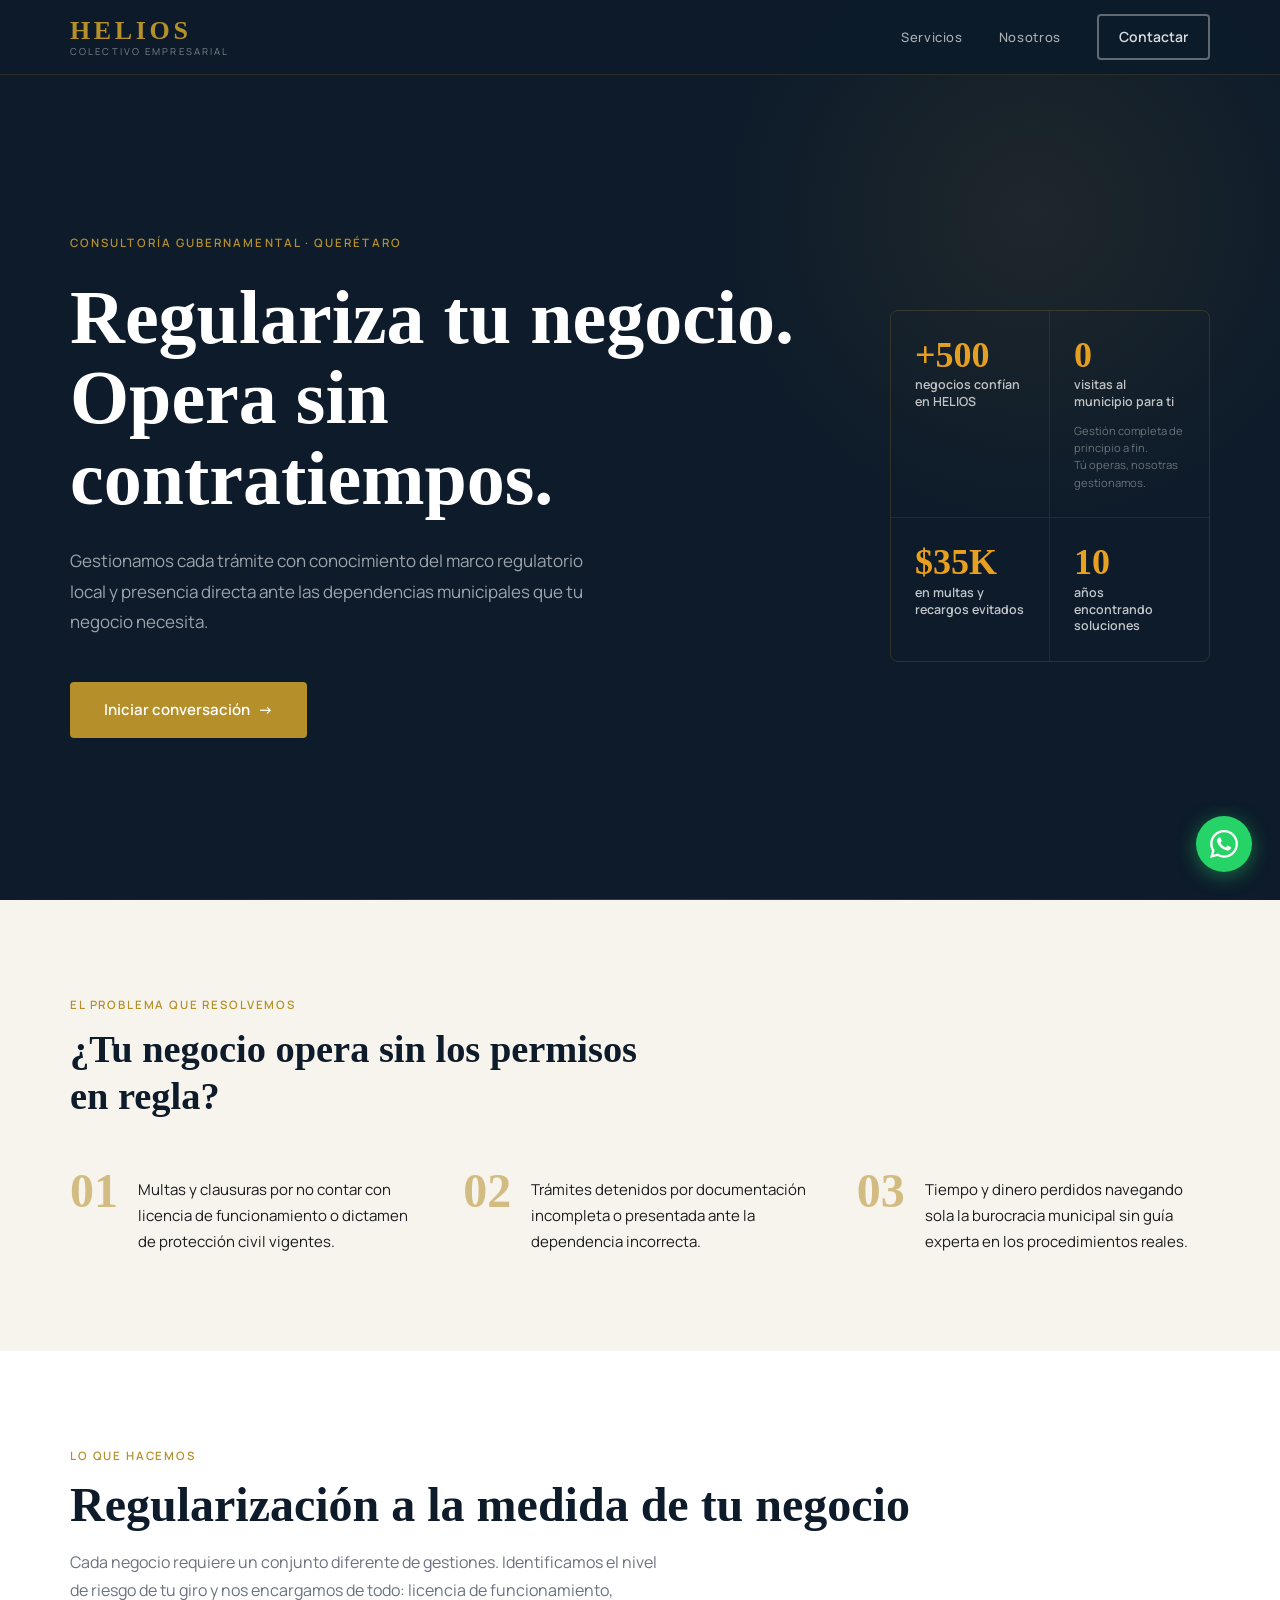
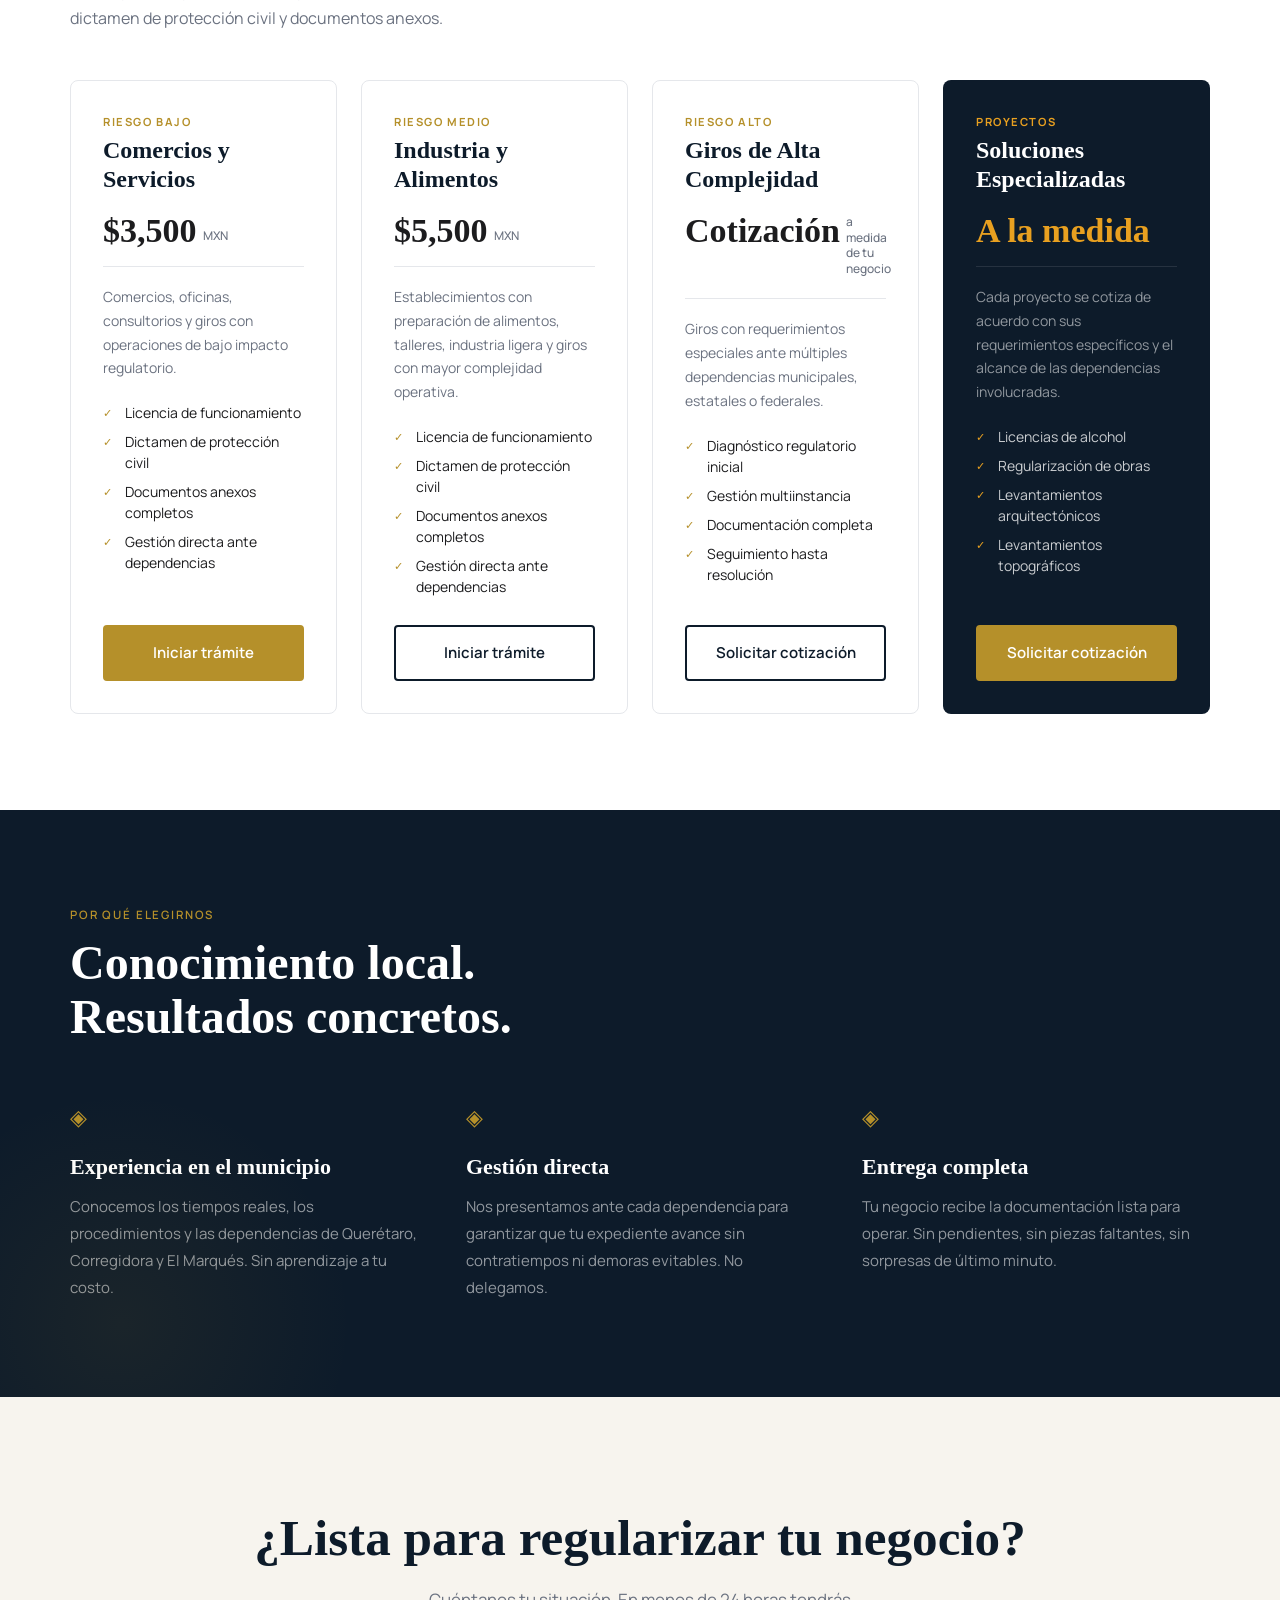
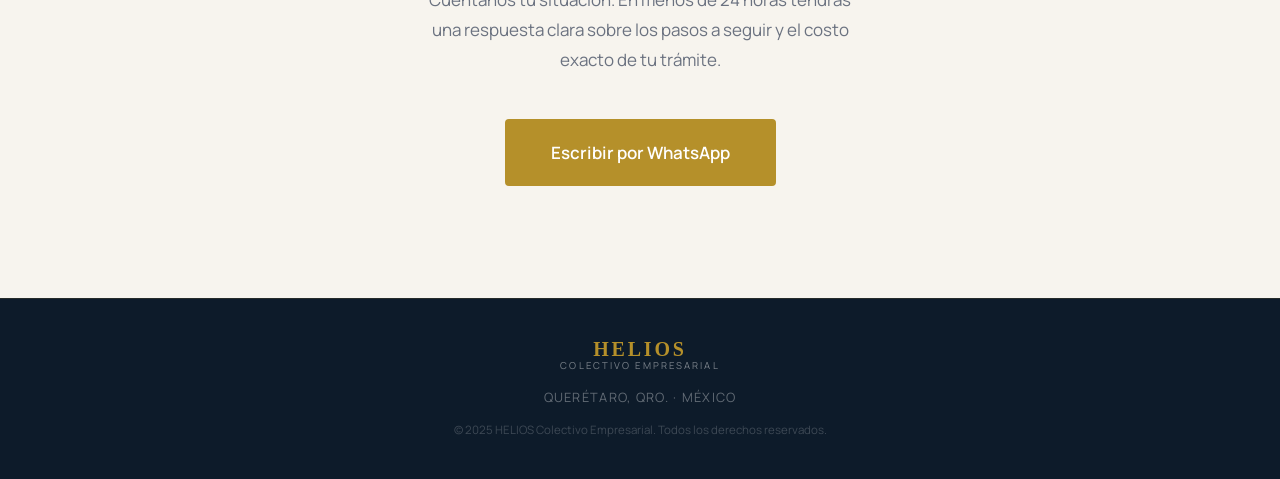
==== commit b8dbeb20: "Rediseña sección de servicios Elimina nombres de paquete por tipo de negocio, quita badge "más solic" ====
--- a/index.html
+++ b/index.html
@@ -123,20 +123,19 @@
   <section class="services" id="servicios">
     <div class="container">
       <span class="section-label">Lo que hacemos</span>
-      <h2 class="section-title">Paquetes de regularización</h2>
+      <h2 class="section-title">Regularización a la medida de tu negocio</h2>
       <p class="section-body">
-        Cada paquete de regularización incluye licencia de funcionamiento,
-        dictamen de protección civil y todos los documentos anexos requeridos
-        para operar en el municipio de Querétaro.
+        Cada negocio requiere un conjunto diferente de gestiones. Identificamos
+        el nivel de riesgo de tu giro y nos encargamos de todo: licencia de
+        funcionamiento, dictamen de protección civil y documentos anexos.
       </p>
 
       <div class="services__grid">
 
         <!-- ── Riesgo Bajo ── -->
-        <div class="service-card service-card--featured">
-          <span class="service-card__badge">Más solicitado</span>
+        <div class="service-card">
           <p class="service-card__risk">Riesgo Bajo</p>
-          <h3 class="service-card__name">Paquete Básico</h3>
+          <h3 class="service-card__name">Comercios y Servicios</h3>
           <div class="service-card__price">
             <span class="service-card__amount">$3,500</span>
             <span class="service-card__currency">MXN</span>
@@ -162,7 +161,7 @@
         <!-- ── Riesgo Medio ── -->
         <div class="service-card">
           <p class="service-card__risk">Riesgo Medio</p>
-          <h3 class="service-card__name">Paquete Estándar</h3>
+          <h3 class="service-card__name">Industria y Alimentos</h3>
           <div class="service-card__price">
             <span class="service-card__amount">$5,500</span>
             <span class="service-card__currency">MXN</span>
@@ -188,10 +187,10 @@
         <!-- ── Riesgo Alto ── -->
         <div class="service-card">
           <p class="service-card__risk">Riesgo Alto</p>
-          <h3 class="service-card__name">Paquete Avanzado</h3>
+          <h3 class="service-card__name">Giros de Alta Complejidad</h3>
           <div class="service-card__price">
             <span class="service-card__amount">Cotización</span>
-            <span class="service-card__currency">personalizada</span>
+            <span class="service-card__currency">a medida de tu negocio</span>
           </div>
           <p class="service-card__desc">
             Giros con requerimientos especiales ante múltiples dependencias
--- a/css/style.css
+++ b/css/style.css
@@ -421,7 +421,6 @@
   display: grid;
   grid-template-columns: repeat(auto-fit, minmax(255px, 1fr));
   gap: 1.5rem;
-  align-items: start;
 }
 
 /* ── Tarjeta de servicio ── */
@@ -442,8 +441,7 @@
 }
 
 .service-card--featured {
-  border-color: var(--gold);
-  box-shadow: 0 0 0 1px var(--gold);
+  border-color: var(--gray-light);
 }
 
 .service-card--dark {
@@ -511,9 +509,13 @@
 .service-card--dark .service-card__amount { color: var(--gold-light); }
 
 .service-card__currency {
-  font-size: 0.8125rem;
+  font-size: 0.75rem;
   color: var(--gray);
   font-weight: 500;
+  line-height: 1.3;
+  align-self: flex-end;
+  padding-bottom: 0.25rem;
+  max-width: 80px;
 }
 
 .service-card--dark .service-card__currency { color: rgba(255,255,255,0.45); }
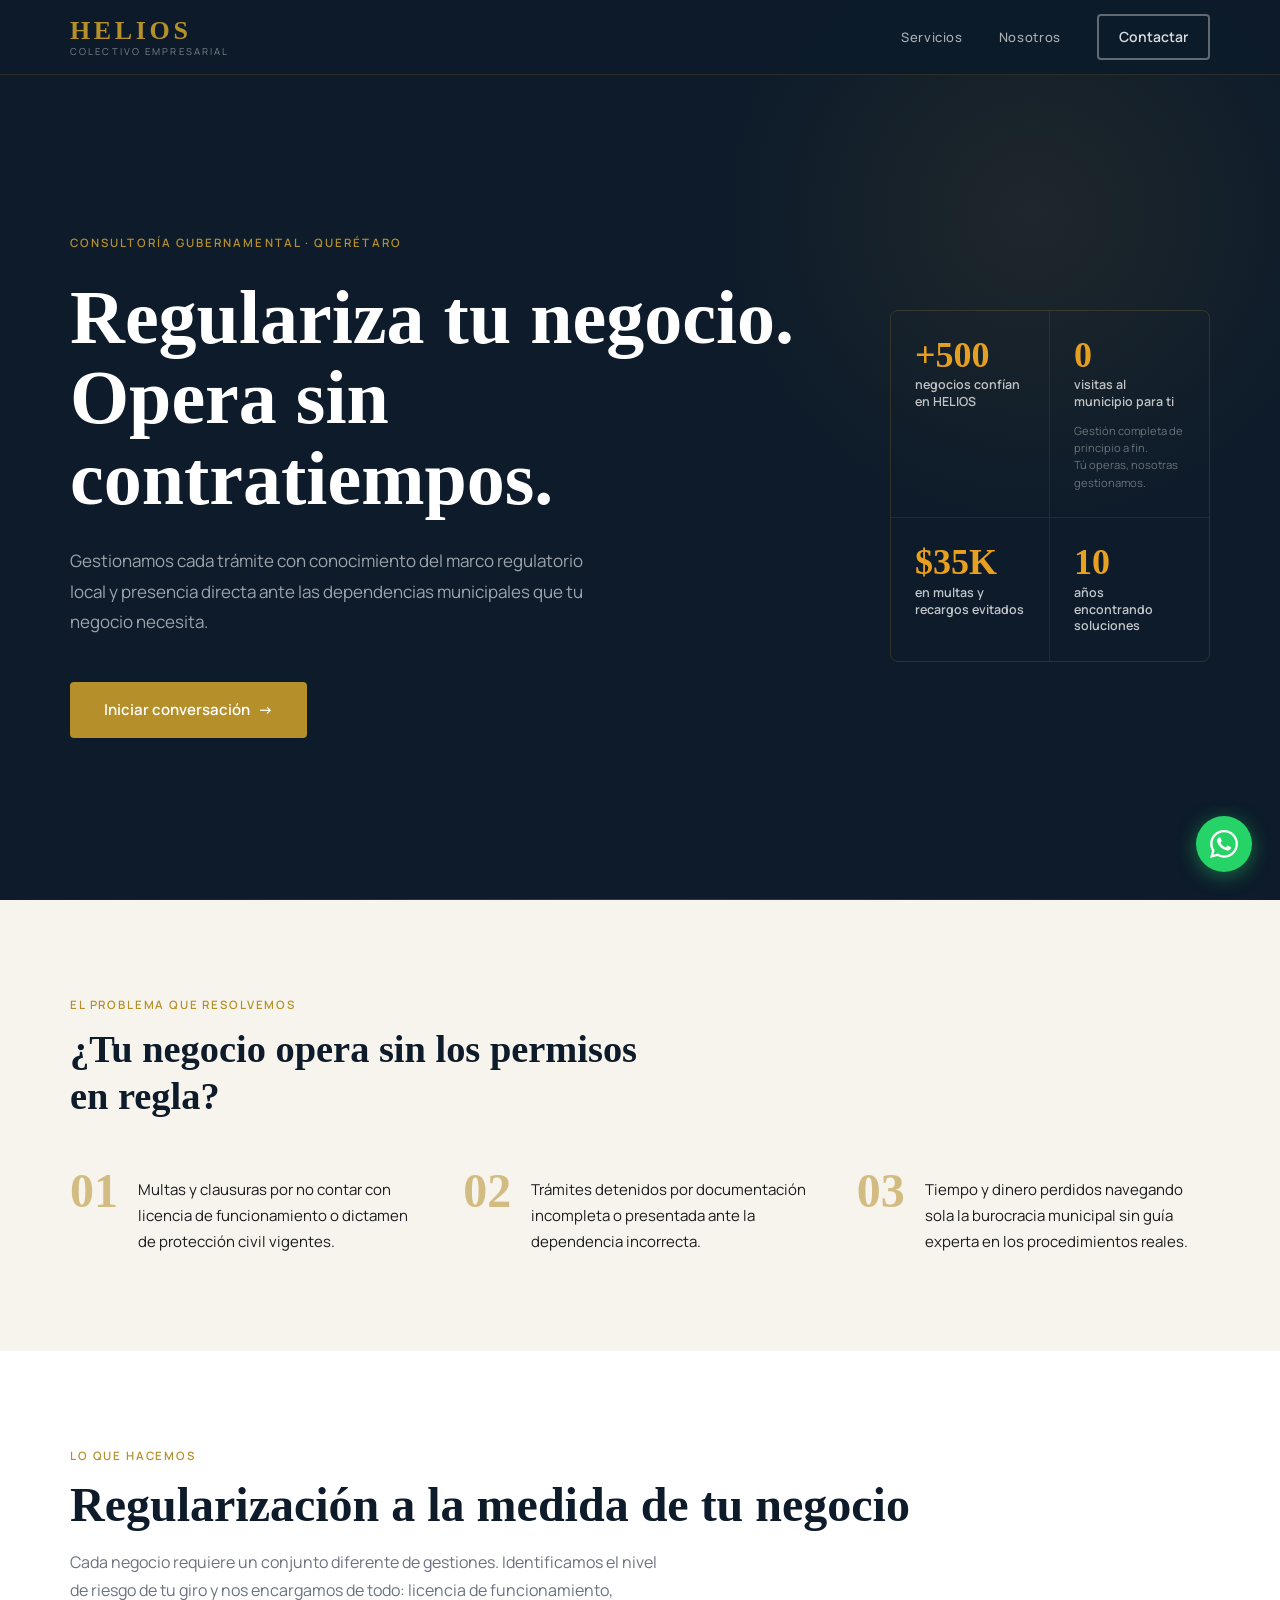
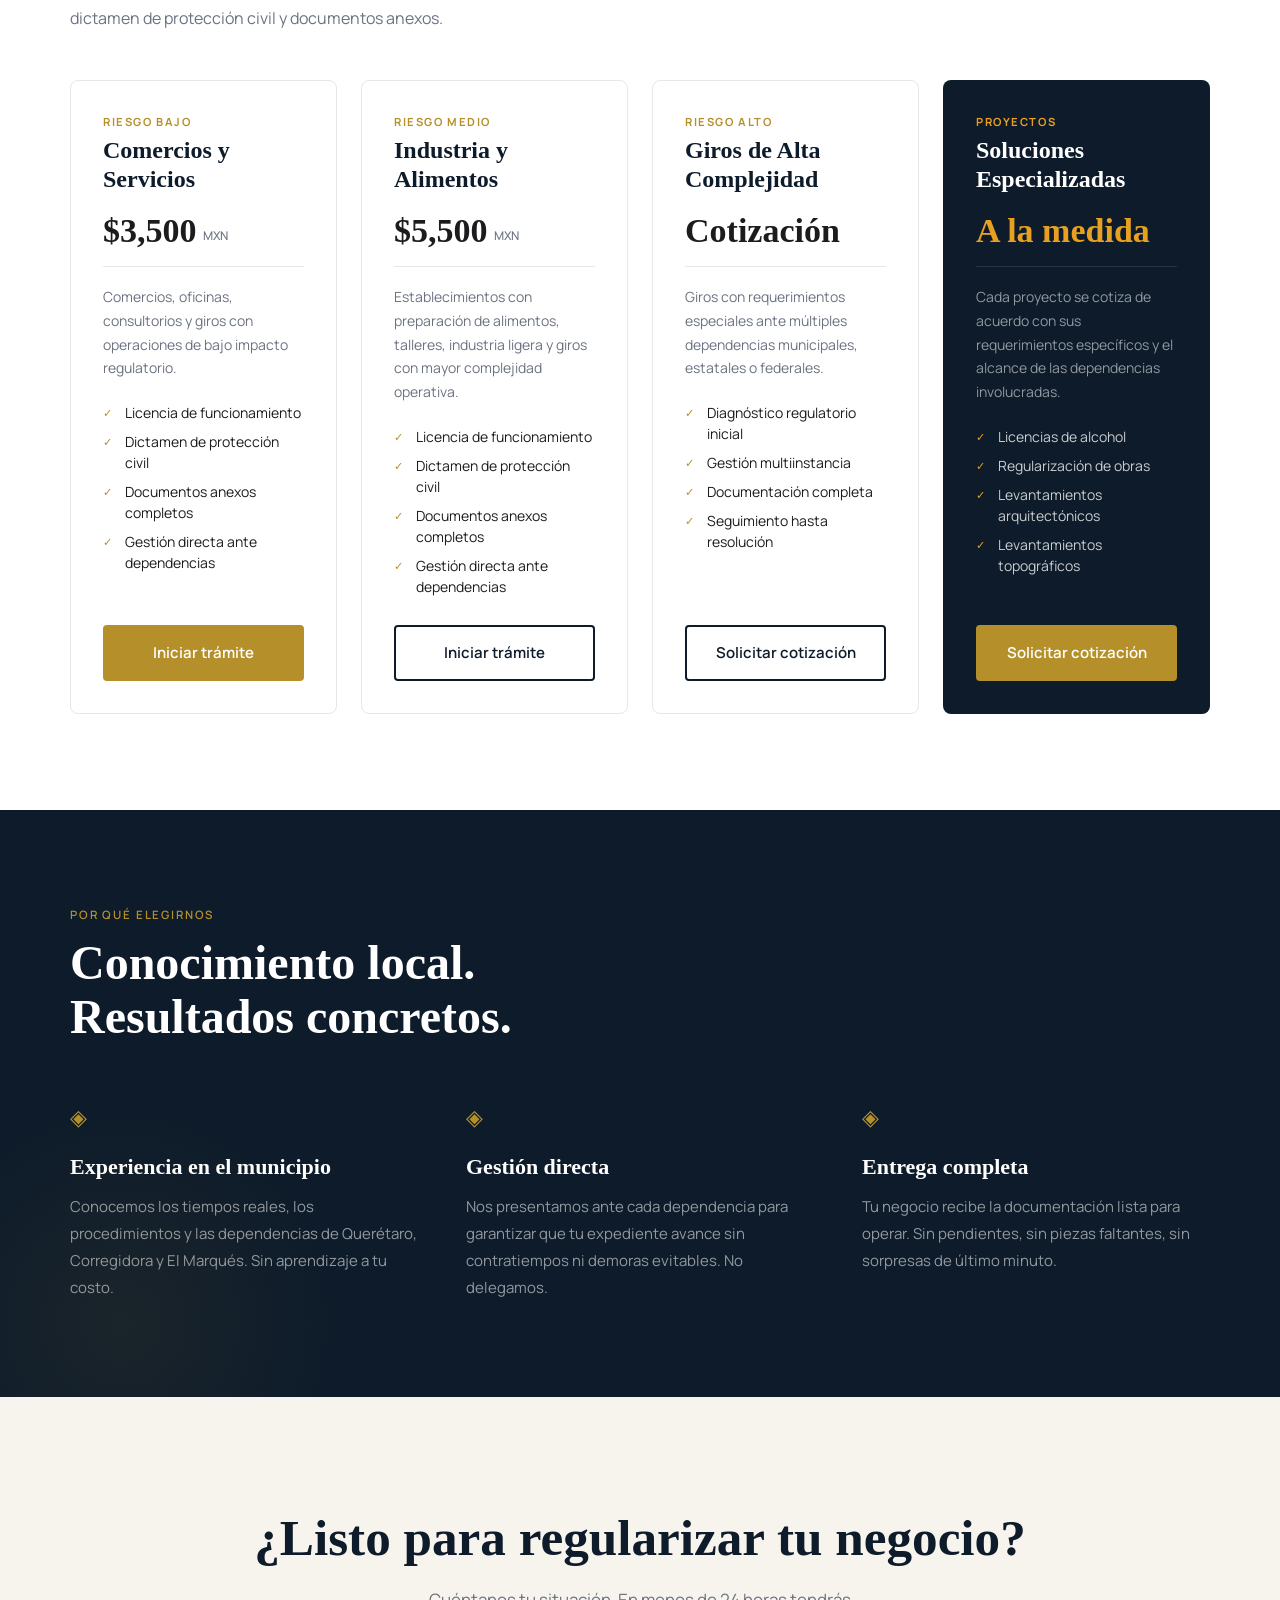
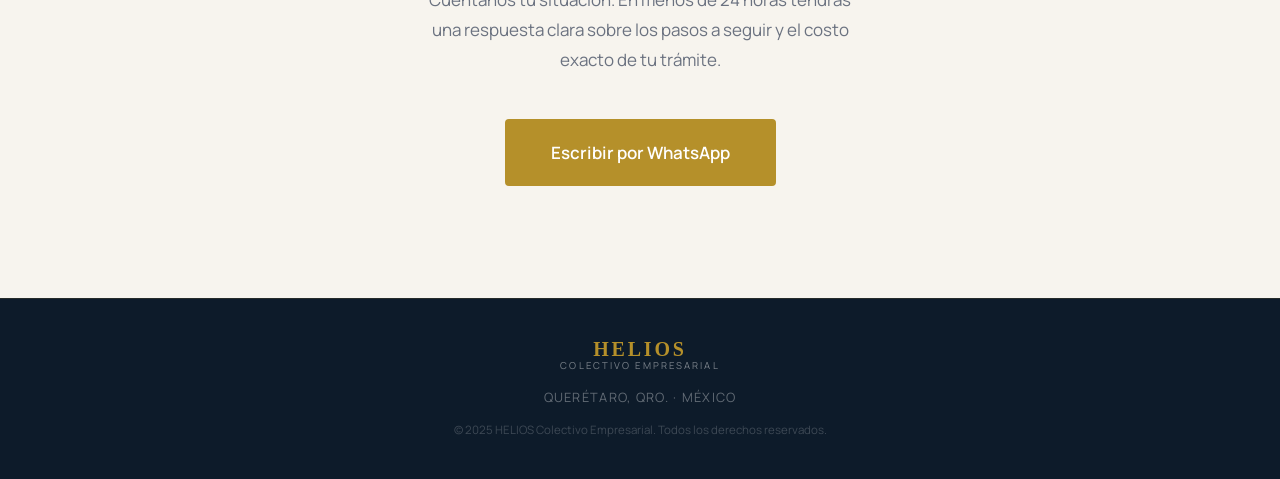
==== commit a75f2325: "Corrige género en CTA y elimina texto sobrante en cotización" ====
--- a/index.html
+++ b/index.html
@@ -8,6 +8,7 @@
   <meta property="og:title" content="HELIOS Colectivo Empresarial">
   <meta property="og:description" content="Regulariza tu negocio. Opera sin contratiempos. Gestión de trámites gubernamentales en Querétaro.">
   <meta property="og:type" content="website">
+  <meta name="theme-color" content="#0D1B2A">
   <title>HELIOS Colectivo Empresarial — Regularización de Negocios en Querétaro</title>
   <link rel="preconnect" href="https://fonts.googleapis.com">
   <link rel="preconnect" href="https://fonts.gstatic.com" crossorigin>
@@ -15,6 +16,8 @@
   <link rel="stylesheet" href="css/style.css">
 </head>
 <body>
+
+  <a class="skip-link" href="#main">Saltar al contenido principal</a>
 
   <!-- ═══════════════════════════════
        HEADER
@@ -41,6 +44,7 @@
   <!-- ═══════════════════════════════
        HERO
   ═══════════════════════════════ -->
+  <main id="main">
   <section class="hero">
     <div class="container hero__inner">
 
@@ -65,25 +69,25 @@
         </a>
       </div>
 
-      <div class="hero__stats">
+      <dl class="hero__stats">
         <div class="stat">
-          <span class="stat__number">+500</span>
-          <span class="stat__label">negocios confían en HELIOS</span>
+          <dt class="stat__label">negocios confían en HELIOS</dt>
+          <dd class="stat__number">+500</dd>
         </div>
         <div class="stat">
-          <span class="stat__number">0</span>
-          <span class="stat__label">visitas al municipio para ti</span>
-          <span class="stat__detail">Gestión completa de principio a fin.<br>Tú operas, nosotras gestionamos.</span>
+          <dt class="stat__label">visitas al municipio para ti</dt>
+          <dd class="stat__number">0</dd>
+          <dd class="stat__detail">Gestión completa de principio a fin.<br>Tú operas, nosotras gestionamos.</dd>
         </div>
         <div class="stat">
-          <span class="stat__number">$35K</span>
-          <span class="stat__label">en multas y recargos evitados</span>
+          <dt class="stat__label">en multas y recargos evitados</dt>
+          <dd class="stat__number">$35K</dd>
         </div>
         <div class="stat">
-          <span class="stat__number">10</span>
-          <span class="stat__label">años encontrando soluciones</span>
-        </div>
-      </div>
+          <dt class="stat__label">años encontrando soluciones</dt>
+          <dd class="stat__number">10</dd>
+        </div>
+      </dl>
 
     </div>
   </section>
@@ -190,7 +194,6 @@
           <h3 class="service-card__name">Giros de Alta Complejidad</h3>
           <div class="service-card__price">
             <span class="service-card__amount">Cotización</span>
-            <span class="service-card__currency">a medida de tu negocio</span>
           </div>
           <p class="service-card__desc">
             Giros con requerimientos especiales ante múltiples dependencias
@@ -252,7 +255,7 @@
       <div class="why__grid">
 
         <div class="why__item">
-          <span class="why__icon">◈</span>
+          <span class="why__icon" aria-hidden="true">◈</span>
           <h3>Experiencia en el municipio</h3>
           <p>
             Conocemos los tiempos reales, los procedimientos y las dependencias
@@ -261,7 +264,7 @@
         </div>
 
         <div class="why__item">
-          <span class="why__icon">◈</span>
+          <span class="why__icon" aria-hidden="true">◈</span>
           <h3>Gestión directa</h3>
           <p>
             Nos presentamos ante cada dependencia para garantizar que tu expediente
@@ -270,7 +273,7 @@
         </div>
 
         <div class="why__item">
-          <span class="why__icon">◈</span>
+          <span class="why__icon" aria-hidden="true">◈</span>
           <h3>Entrega completa</h3>
           <p>
             Tu negocio recibe la documentación lista para operar.
@@ -287,7 +290,7 @@
   ═══════════════════════════════ -->
   <section class="cta-final">
     <div class="container">
-      <h2 class="cta-final__title">¿Lista para regularizar tu negocio?</h2>
+      <h2 class="cta-final__title">¿Listo para regularizar tu negocio?</h2>
       <p class="cta-final__body">
         Cuéntanos tu situación. En menos de 24 horas tendrás una respuesta
         clara sobre los pasos a seguir y el costo exacto de tu trámite.
@@ -303,6 +306,8 @@
     </div>
   </section>
 
+  </main>
+
   <!-- ═══════════════════════════════
        FOOTER
   ═══════════════════════════════ -->
--- a/css/style.css
+++ b/css/style.css
@@ -26,7 +26,7 @@
 
 /* ── Reset ── */
 *, *::before, *::after { box-sizing: border-box; margin: 0; padding: 0; }
-html { scroll-behavior: smooth; }
+html { scroll-behavior: smooth; color-scheme: light; }
 body {
   font-family: var(--font-body);
   background: var(--white);
@@ -38,6 +38,37 @@
 a    { text-decoration: none; color: inherit; }
 ul   { list-style: none; }
 
+/* ── Skip link ── */
+.skip-link {
+  position: absolute;
+  top: -100%;
+  left: 1rem;
+  background: var(--gold);
+  color: var(--white);
+  font-size: 0.875rem;
+  font-weight: 600;
+  padding: 0.5rem 1rem;
+  border-radius: 0 0 var(--radius) var(--radius);
+  z-index: 999;
+  transition: top 0.15s;
+}
+.skip-link:focus { top: 0; }
+
+/* ── Focus visible — contextual ── */
+:focus-visible {
+  outline: 2px solid var(--gold);
+  outline-offset: 3px;
+  border-radius: 2px;
+}
+.hero :focus-visible,
+.why :focus-visible,
+.footer :focus-visible { outline-color: #fff; }
+
+/* ── Reduced motion ── */
+@media (prefers-reduced-motion: reduce) {
+  *, *::before, *::after { animation-duration: 0.01ms !important; transition-duration: 0.01ms !important; }
+}
+
 /* ── Container ── */
 .container {
   width: min(1140px, 100% - 2.5rem);
@@ -63,6 +94,7 @@
   line-height: 1.12;
   color: var(--navy);
   margin-bottom: 1rem;
+  text-wrap: balance;
 }
 
 .section-body {
@@ -84,10 +116,12 @@
   font-weight: 600;
   padding: 0.875rem 2rem;
   border-radius: var(--radius);
-  transition: all 0.18s ease;
+  transition: background 0.18s ease, border-color 0.18s ease, box-shadow 0.18s ease, transform 0.18s ease;
   cursor: pointer;
   white-space: nowrap;
   border: 2px solid transparent;
+  touch-action: manipulation;
+  -webkit-tap-highlight-color: transparent;
 }
 
 .btn--primary {
@@ -267,6 +301,8 @@
   font-weight: 700;
   color: var(--gold-light);
   line-height: 1;
+  font-variant-numeric: tabular-nums;
+  order: -1;
 }
 
 .stat__label {
@@ -298,6 +334,7 @@
   font-size: clamp(2.75rem, 6vw, 4.75rem);
   font-weight: 600;
   line-height: 1.06;
+  text-wrap: balance;
   color: var(--white);
   margin-bottom: 1.75rem;
 }
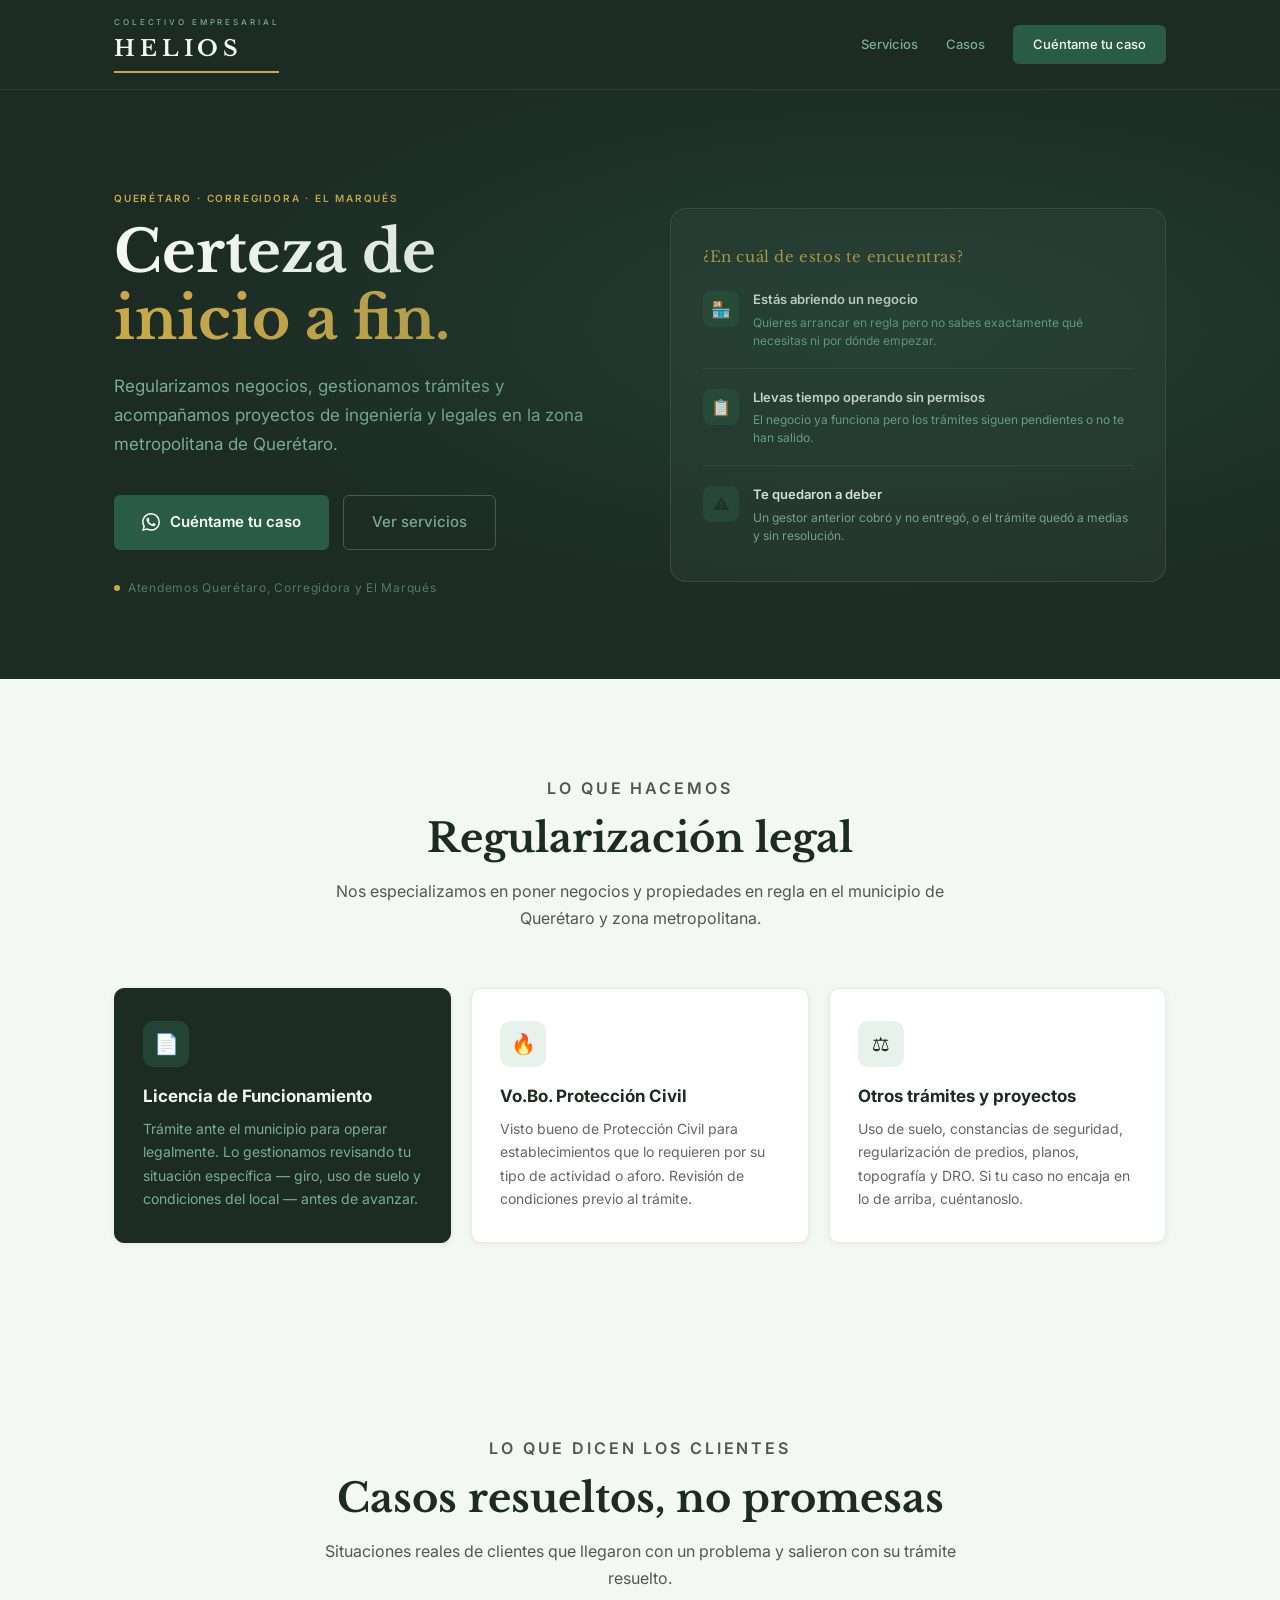
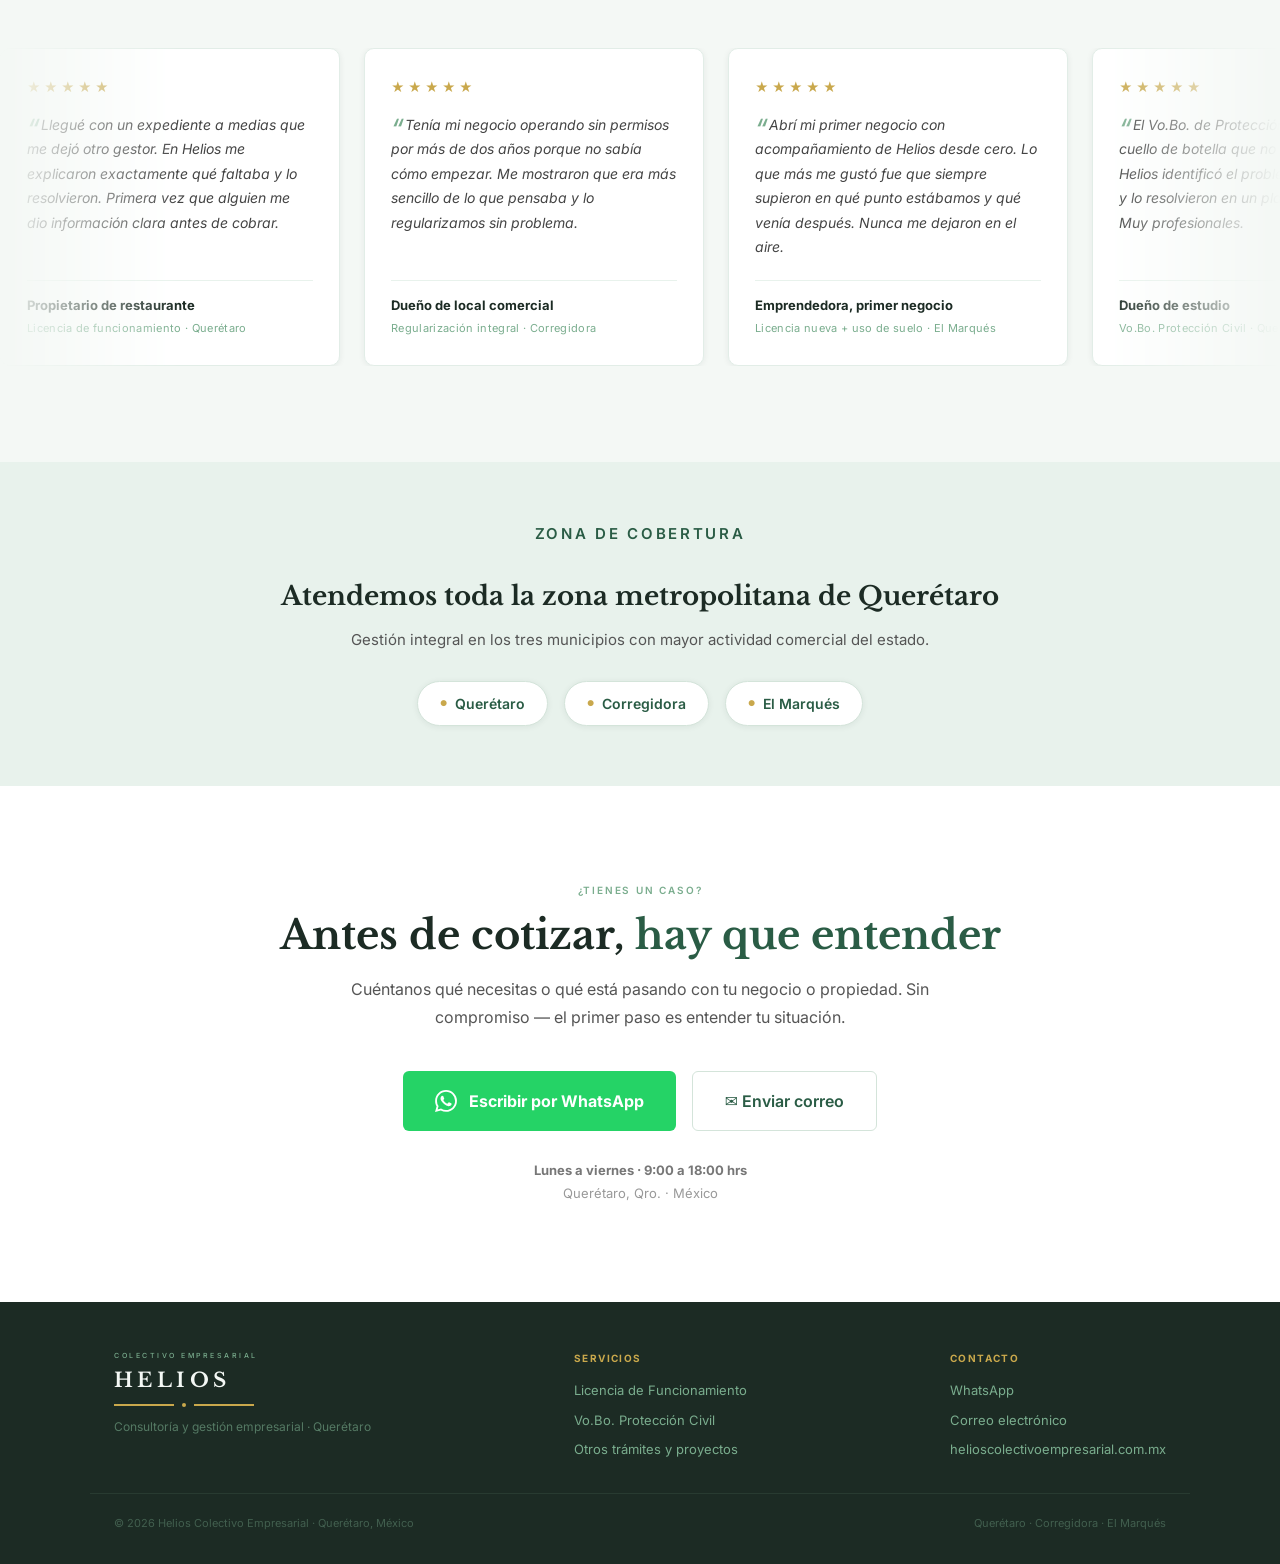
==== commit d91ec6d3: "Rediseño completo del sitio — identidad visual Helios v1.0 Aplica el manual de marca: paleta Verde P" ====
--- a/index.html
+++ b/index.html
@@ -3,339 +3,704 @@
 <head>
   <meta charset="UTF-8">
   <meta name="viewport" content="width=device-width, initial-scale=1.0">
-  <meta name="description" content="HELIOS Colectivo Empresarial — Regularización de negocios, licencias y trámites gubernamentales en Querétaro. Paquetes desde $3,500 MXN.">
-  <meta name="keywords" content="regularización de negocios Querétaro, licencia de funcionamiento, protección civil, consultoría empresarial Querétaro">
-  <meta property="og:title" content="HELIOS Colectivo Empresarial">
-  <meta property="og:description" content="Regulariza tu negocio. Opera sin contratiempos. Gestión de trámites gubernamentales en Querétaro.">
-  <meta property="og:type" content="website">
-  <meta name="theme-color" content="#0D1B2A">
-  <title>HELIOS Colectivo Empresarial — Regularización de Negocios en Querétaro</title>
+  <meta name="description" content="Helios Colectivo Empresarial — Consultoría y gestión empresarial en Querétaro, Corregidora y El Marqués. Licencias de funcionamiento, Vo.Bo. Protección Civil, regularización legal.">
+  <title>Helios Colectivo Empresarial — Querétaro</title>
+
   <link rel="preconnect" href="https://fonts.googleapis.com">
   <link rel="preconnect" href="https://fonts.gstatic.com" crossorigin>
-  <link href="https://fonts.googleapis.com/css2?family=Cormorant+Garant:ital,wght@0,300;0,400;0,600;0,700;1,400;1,600&family=Manrope:wght@300;400;500;600;700&display=swap" rel="stylesheet">
-  <link rel="stylesheet" href="css/style.css">
+  <link href="https://fonts.googleapis.com/css2?family=Libre+Baskerville:ital,wght@0,400;0,700;1,400&family=Inter:wght@300;400;500;600;700&display=swap" rel="stylesheet">
+
+  <style>
+    /* ── TOKENS ────────────────────────────────────────── */
+    :root {
+      --verde-noche:   #1C2B24;
+      --verde-helios:  #2A5C45;
+      --oro-helios:    #C9A84C;
+      --blanco-calido: #F4F8F5;
+      --verde-apoyo:   #7AAD8E;
+      --verde-tenue:   #E8F2EC;
+
+      --font-display: 'Libre Baskerville', Georgia, serif;
+      --font-body:    'Inter', 'Segoe UI', system-ui, sans-serif;
+
+      --tracking-logo: 0.22em;
+      --tracking-sub:  0.36em;
+      --tracking-caps: 0.18em;
+
+      --radius-sm: 6px;
+      --radius-md: 10px;
+      --radius-lg: 16px;
+
+      --shadow-sm: 0 1px 6px rgba(28,43,36,.07);
+      --shadow-md: 0 2px 20px rgba(28,43,36,.10);
+    }
+
+    /* ── RESET ─────────────────────────────────────────── */
+    *, *::before, *::after { box-sizing: border-box; margin: 0; padding: 0; }
+    html { scroll-behavior: smooth; }
+    body {
+      font-family: var(--font-body);
+      background: var(--blanco-calido);
+      color: var(--verde-noche);
+      font-size: 17px;
+      line-height: 1.65;
+      -webkit-font-smoothing: antialiased;
+    }
+    img { display: block; max-width: 100%; }
+    a { color: inherit; text-decoration: none; }
+
+    /* ── UTILIDADES ─────────────────────────────────────── */
+    .container { max-width: 1100px; margin: 0 auto; padding: 0 24px; }
+    .eyebrow {
+      font-size: 10px; font-weight: 600; letter-spacing: var(--tracking-caps);
+      text-transform: uppercase; color: var(--verde-apoyo); margin-bottom: 12px;
+    }
+
+    /* ── NAV ────────────────────────────────────────────── */
+    .nav {
+      position: sticky; top: 0; z-index: 100;
+      background: var(--verde-noche);
+      border-bottom: 1px solid rgba(201,168,76,.15);
+    }
+    .nav-inner {
+      display: flex; align-items: center; justify-content: space-between;
+      padding: 16px 24px; max-width: 1100px; margin: 0 auto;
+    }
+    .nav-logo { display: flex; flex-direction: column; }
+    .nav-logo-sub {
+      font-family: var(--font-body); font-size: 8px; font-weight: 500;
+      letter-spacing: var(--tracking-sub); text-transform: uppercase;
+      color: var(--verde-apoyo); margin-bottom: 2px;
+    }
+    .nav-logo-name {
+      font-family: var(--font-display); font-weight: 700; font-size: 22px;
+      letter-spacing: var(--tracking-logo); color: var(--blanco-calido);
+    }
+    .nav-logo-rule { height: 2px; background: var(--oro-helios); margin-top: 4px; }
+    .nav-links { display: flex; align-items: center; gap: 28px; }
+    .nav-links a {
+      font-size: 13px; color: var(--verde-apoyo); font-weight: 500;
+      transition: color .2s;
+    }
+    .nav-links a:hover { color: var(--blanco-calido); }
+    .nav-cta {
+      background: var(--verde-helios); color: var(--blanco-calido) !important;
+      padding: 9px 20px; border-radius: var(--radius-sm); font-weight: 600;
+      font-size: 13px; transition: background .2s;
+    }
+    .nav-cta:hover { background: #357A5C !important; }
+    .nav-mobile-btn { display: none; }
+
+    /* ── HERO ────────────────────────────────────────────── */
+    .hero {
+      background: var(--verde-noche);
+      padding: 100px 0 80px;
+      position: relative; overflow: hidden;
+    }
+    .hero::before {
+      content: ''; position: absolute; inset: 0;
+      background: radial-gradient(ellipse at 70% 40%, rgba(42,92,69,.35) 0%, transparent 60%);
+      pointer-events: none;
+    }
+    .hero-inner {
+      max-width: 1100px; margin: 0 auto; padding: 0 24px;
+      display: grid; grid-template-columns: 1fr 1fr; gap: 60px; align-items: center;
+    }
+    .hero-eyebrow { color: var(--oro-helios); }
+    .hero h1 {
+      font-family: var(--font-display); font-weight: 700; font-size: clamp(38px,5vw,58px);
+      color: var(--blanco-calido); line-height: 1.15; margin-bottom: 20px;
+    }
+    .hero h1 em { color: var(--oro-helios); font-style: normal; }
+    .hero-sub {
+      font-size: 17px; color: var(--verde-apoyo); line-height: 1.7; margin-bottom: 36px;
+      font-weight: 400;
+    }
+    .hero-btns { display: flex; gap: 14px; flex-wrap: wrap; }
+    .btn-primary {
+      display: inline-flex; align-items: center; gap: 10px;
+      background: var(--verde-helios); color: var(--blanco-calido);
+      padding: 14px 28px; border-radius: var(--radius-sm); font-weight: 600;
+      font-size: 15px; transition: background .2s; white-space: nowrap;
+    }
+    .btn-primary:hover { background: #357A5C; }
+    .btn-ghost {
+      display: inline-flex; align-items: center;
+      border: 1.5px solid rgba(122,173,142,.4); color: var(--verde-apoyo);
+      padding: 14px 28px; border-radius: var(--radius-sm); font-weight: 500;
+      font-size: 15px; transition: all .2s;
+    }
+    .btn-ghost:hover { border-color: var(--verde-apoyo); color: var(--blanco-calido); }
+    .hero-zona {
+      display: inline-flex; align-items: center; gap: 8px; margin-top: 28px;
+      font-size: 12px; color: rgba(122,173,142,.6); letter-spacing: .06em;
+    }
+    .hero-zona::before {
+      content: ''; display: inline-block; width: 6px; height: 6px;
+      border-radius: 50%; background: var(--oro-helios);
+    }
+
+    /* hero right: card apilada */
+    .hero-card {
+      background: rgba(255,255,255,.04); border: 1px solid rgba(201,168,76,.18);
+      border-radius: var(--radius-lg); padding: 36px 32px;
+    }
+    .hero-card-title {
+      font-family: var(--font-display); font-size: 15px; color: var(--oro-helios);
+      margin-bottom: 20px; letter-spacing: .04em;
+    }
+    .client-type {
+      display: flex; gap: 14px; align-items: flex-start; margin-bottom: 18px;
+      padding-bottom: 18px; border-bottom: 1px solid rgba(122,173,142,.15);
+    }
+    .client-type:last-child { border-bottom: none; margin-bottom: 0; padding-bottom: 0; }
+    .client-icon {
+      width: 36px; height: 36px; border-radius: 8px; flex-shrink: 0;
+      background: rgba(42,92,69,.4); display: flex; align-items: center;
+      justify-content: center; font-size: 16px; margin-top: 2px;
+    }
+    .client-label { font-size: 13px; font-weight: 600; color: var(--blanco-calido); margin-bottom: 3px; }
+    .client-desc  { font-size: 12px; color: var(--verde-apoyo); line-height: 1.5; }
+
+    /* ── SERVICIOS ───────────────────────────────────────── */
+    .servicios { padding: 96px 0; }
+    .section-header { text-align: center; max-width: 640px; margin: 0 auto 56px; }
+    .section-header h2 {
+      font-family: var(--font-display); font-size: clamp(28px,4vw,40px);
+      font-weight: 700; color: var(--verde-noche); line-height: 1.2; margin-bottom: 16px;
+    }
+    .section-header p { font-size: 16px; color: #555; line-height: 1.7; }
+
+    .servicios-grid {
+      display: grid; grid-template-columns: repeat(3,1fr); gap: 20px;
+      max-width: 1100px; margin: 0 auto; padding: 0 24px;
+    }
+    .servicio-card {
+      background: white; border-radius: var(--radius-md); padding: 32px 28px;
+      border: 1px solid #E2EDE7; box-shadow: var(--shadow-sm);
+      transition: box-shadow .2s, border-color .2s;
+    }
+    .servicio-card:hover { box-shadow: var(--shadow-md); border-color: var(--verde-apoyo); }
+    .servicio-card.destacado {
+      background: var(--verde-noche); border-color: var(--verde-noche);
+    }
+    .servicio-icon {
+      width: 46px; height: 46px; border-radius: 10px; margin-bottom: 18px;
+      display: flex; align-items: center; justify-content: center; font-size: 20px;
+    }
+    .servicio-icon.light { background: var(--verde-tenue); }
+    .servicio-icon.dark  { background: rgba(42,92,69,.5); }
+    .servicio-nombre {
+      font-size: 17px; font-weight: 700; color: var(--verde-noche); margin-bottom: 10px;
+      line-height: 1.3;
+    }
+    .servicio-card.destacado .servicio-nombre { color: var(--blanco-calido); }
+    .servicio-desc { font-size: 14px; color: #666; line-height: 1.65; }
+    .servicio-card.destacado .servicio-desc { color: var(--verde-apoyo); }
+
+    /* ── TESTIMONIOS — CARRUSEL ──────────────────────────── */
+    .testimonios { padding: 96px 0; background: var(--blanco-calido); overflow: hidden; }
+
+    .carousel-wrapper {
+      position: relative;
+      -webkit-mask-image: linear-gradient(to right, transparent 0%, black 14%, black 86%, transparent 100%);
+      mask-image:         linear-gradient(to right, transparent 0%, black 14%, black 86%, transparent 100%);
+    }
+    .carousel-track {
+      display: flex;
+      gap: 24px;
+      width: max-content;
+      animation: scroll-right 70s linear infinite;
+    }
+    .carousel-track:hover { animation-play-state: paused; }
+
+    @keyframes scroll-right {
+      from { transform: translateX(-50%); }
+      to   { transform: translateX(0%); }
+    }
+
+    .test-card {
+      background: white; border-radius: var(--radius-md); padding: 28px 26px;
+      border: 1px solid #E2EDE7; box-shadow: var(--shadow-sm);
+      display: flex; flex-direction: column;
+      width: 340px; flex-shrink: 0;
+    }
+    .test-stars { color: var(--oro-helios); font-size: 13px; margin-bottom: 14px; letter-spacing: 3px; }
+    .test-quote {
+      font-size: 14px; color: #444; line-height: 1.75; flex: 1;
+      font-style: italic; margin-bottom: 20px;
+    }
+    .test-quote::before {
+      content: '\201C'; font-size: 32px; color: var(--verde-apoyo);
+      line-height: 0; vertical-align: -12px; margin-right: 3px;
+    }
+    .test-meta { display: flex; flex-direction: column; gap: 3px; border-top: 1px solid #E8F2EC; padding-top: 14px; }
+    .test-name { font-size: 13px; font-weight: 700; color: var(--verde-noche); }
+    .test-tipo { font-size: 11px; color: var(--verde-apoyo); letter-spacing: .03em; }
+
+    /* ── ZONA ────────────────────────────────────────────── */
+    .zona { background: var(--verde-tenue); padding: 60px 0; }
+    .zona-inner {
+      max-width: 900px; margin: 0 auto; padding: 0 24px;
+      text-align: center;
+    }
+    .zona h2 { font-family: var(--font-display); font-size: 26px; font-weight: 700; color: var(--verde-noche); margin-bottom: 10px; }
+    .zona p { color: #555; font-size: 15px; margin-bottom: 28px; }
+    .zona-municipios { display: flex; justify-content: center; gap: 16px; flex-wrap: wrap; }
+    .municipio-chip {
+      display: inline-flex; align-items: center; gap: 8px;
+      background: white; border: 1px solid #D4E4DA; border-radius: 40px;
+      padding: 10px 22px; font-size: 14px; font-weight: 600; color: var(--verde-helios);
+      box-shadow: var(--shadow-sm);
+    }
+    .municipio-chip::before { content: '●'; color: var(--oro-helios); font-size: 8px; }
+
+    /* ── CONTACTO ────────────────────────────────────────── */
+    .contacto { padding: 96px 0; background: white; }
+    .contacto-inner {
+      max-width: 860px; margin: 0 auto; padding: 0 24px; text-align: center;
+    }
+    .contacto h2 {
+      font-family: var(--font-display); font-size: clamp(28px,4vw,40px); font-weight: 700;
+      color: var(--verde-noche); margin-bottom: 16px; line-height: 1.25;
+    }
+    .contacto h2 em { color: var(--verde-helios); font-style: normal; }
+    .contacto-sub {
+      font-size: 16px; color: #555; line-height: 1.7;
+      max-width: 600px; margin: 0 auto 40px;
+    }
+    .contacto-btns { display: flex; justify-content: center; gap: 16px; flex-wrap: wrap; }
+    .btn-wa {
+      display: inline-flex; align-items: center; gap: 12px;
+      background: #25D366; color: white;
+      padding: 16px 32px; border-radius: var(--radius-sm); font-weight: 700;
+      font-size: 16px; transition: background .2s;
+    }
+    .btn-wa:hover { background: #20b858; }
+    .btn-wa svg { width: 22px; height: 22px; fill: white; flex-shrink: 0; }
+    .btn-email {
+      display: inline-flex; align-items: center; gap: 10px;
+      border: 1.5px solid #D4E4DA; color: var(--verde-helios);
+      padding: 16px 32px; border-radius: var(--radius-sm); font-weight: 600;
+      font-size: 16px; transition: all .2s;
+    }
+    .btn-email:hover { border-color: var(--verde-helios); background: var(--verde-tenue); }
+    .contacto-nota {
+      margin-top: 28px; font-size: 13px; color: #999; line-height: 1.8;
+    }
+    .contacto-nota strong { color: #777; }
+
+    /* ── FOOTER ──────────────────────────────────────────── */
+    footer {
+      background: var(--verde-noche); padding: 48px 0 32px;
+    }
+    .footer-inner {
+      max-width: 1100px; margin: 0 auto; padding: 0 24px;
+      display: flex; justify-content: space-between; align-items: flex-start;
+      gap: 40px; flex-wrap: wrap;
+    }
+    .footer-logo-sub { font-size: 7px; color: var(--verde-apoyo); letter-spacing: var(--tracking-sub); text-transform: uppercase; font-weight: 500; margin-bottom: 3px; }
+    .footer-logo-name { font-family: var(--font-display); font-size: 20px; font-weight: 700; color: var(--blanco-calido); letter-spacing: var(--tracking-logo); }
+    .footer-logo-rule { display: flex; align-items: center; gap: 8px; margin-top: 6px; }
+    .footer-logo-rule .line { width: 60px; height: 2px; background: var(--oro-helios); }
+    .footer-logo-rule .dot  { width: 4px; height: 4px; border-radius: 50%; background: var(--oro-helios); }
+    .footer-tagline { font-size: 12px; color: rgba(122,173,142,.6); margin-top: 10px; }
+    .footer-links { display: flex; flex-direction: column; gap: 8px; }
+    .footer-links h4 { font-size: 10px; font-weight: 700; letter-spacing: .14em; text-transform: uppercase; color: var(--oro-helios); margin-bottom: 6px; }
+    .footer-links a { font-size: 13px; color: var(--verde-apoyo); transition: color .15s; }
+    .footer-links a:hover { color: var(--blanco-calido); }
+    .footer-bottom {
+      max-width: 1100px; margin: 32px auto 0; padding: 20px 24px 0;
+      border-top: 1px solid rgba(122,173,142,.12);
+      display: flex; justify-content: space-between; align-items: center; flex-wrap: wrap; gap: 10px;
+    }
+    .footer-bottom p { font-size: 11px; color: rgba(122,173,142,.4); }
+
+    /* ── RESPONSIVE ──────────────────────────────────────── */
+    @media (max-width: 880px) {
+      .hero-inner { grid-template-columns: 1fr; gap: 40px; }
+      .hero-card { display: none; }
+      .servicios-grid { grid-template-columns: 1fr; max-width: 480px; }
+      .nav-links { display: none; }
+      .nav-mobile-btn {
+        display: flex; align-items: center; justify-content: center;
+        width: 40px; height: 40px; border-radius: 8px;
+        background: rgba(122,173,142,.12); color: var(--verde-apoyo);
+        cursor: pointer; border: none; font-size: 20px;
+      }
+    }
+    @media (max-width: 560px) {
+      .hero { padding: 64px 0 56px; }
+      .servicios, .testimonios, .contacto { padding: 64px 0; }
+    }
+  </style>
 </head>
+
 <body>
 
-  <a class="skip-link" href="#main">Saltar al contenido principal</a>
-
-  <!-- ═══════════════════════════════
-       HEADER
-  ═══════════════════════════════ -->
-  <header class="header" id="inicio">
-    <div class="container header__inner">
-      <div class="logo">
-        <span class="logo__name">HELIOS</span>
-        <span class="logo__tagline">Colectivo Empresarial</span>
-      </div>
-      <nav class="nav">
+  <!-- ══ NAV ══════════════════════════════════════════════ -->
+  <nav class="nav" role="navigation" aria-label="Navegación principal">
+    <div class="nav-inner">
+      <a href="#" class="nav-logo" aria-label="Helios Colectivo Empresarial — inicio">
+        <span class="nav-logo-sub">Colectivo Empresarial</span>
+        <span class="nav-logo-name">HELIOS</span>
+        <span class="nav-logo-rule" aria-hidden="true"></span>
+      </a>
+      <div class="nav-links">
         <a href="#servicios">Servicios</a>
-        <a href="#nosotros">Nosotros</a>
-        <a
-          href="https://wa.me/524426001520?text=Hola%2C%20me%20interesa%20conocer%20sus%20servicios."
-          class="btn btn--outline"
-          target="_blank"
-          rel="noopener noreferrer"
-        >Contactar</a>
-      </nav>
-    </div>
-  </header>
-
-  <!-- ═══════════════════════════════
-       HERO
-  ═══════════════════════════════ -->
-  <main id="main">
-  <section class="hero">
-    <div class="container hero__inner">
-
-      <div class="hero__content">
-        <span class="hero__eyebrow">Consultoría Gubernamental · Querétaro</span>
-        <h1 class="hero__title">
-          Regulariza tu negocio.<br>
-          Opera sin contratiempos.
-        </h1>
-        <p class="hero__body">
-          Gestionamos cada trámite con conocimiento del marco regulatorio local
-          y presencia directa ante las dependencias municipales que tu negocio necesita.
+        <a href="#testimonios">Casos</a>
+        <a href="#contacto" class="nav-cta">Cuéntame tu caso</a>
+      </div>
+      <button class="nav-mobile-btn" aria-label="Menú">☰</button>
+    </div>
+  </nav>
+
+  <!-- ══ HERO ══════════════════════════════════════════════ -->
+  <section class="hero" aria-label="Inicio">
+    <div class="hero-inner">
+      <div>
+        <p class="eyebrow hero-eyebrow">Querétaro · Corregidora · El Marqués</p>
+        <h1>Certeza de <em>inicio a fin.</em></h1>
+        <p class="hero-sub">
+          Regularizamos negocios, gestionamos trámites y acompañamos proyectos
+          de ingeniería y legales en la zona metropolitana de Querétaro.
         </p>
-        <a
-          href="https://wa.me/524426001520?text=Hola%2C%20quiero%20regularizar%20mi%20negocio.%20%C2%BFPodr%C3%ADan%20orientarme%3F"
-          class="btn btn--primary"
-          target="_blank"
-          rel="noopener noreferrer"
-        >
-          Iniciar conversación
-          <span>→</span>
+        <div class="hero-btns">
+          <a href="https://wa.me/555645033980?text=Hola,%20quiero%20platicar%20sobre%20mi%20caso." class="btn-primary" target="_blank" rel="noopener">
+            <svg width="18" height="18" viewBox="0 0 24 24" fill="white" aria-hidden="true"><path d="M17.472 14.382c-.297-.149-1.758-.867-2.03-.967-.273-.099-.471-.148-.67.15-.197.297-.767.966-.94 1.164-.173.199-.347.223-.644.075-.297-.15-1.255-.463-2.39-1.475-.883-.788-1.48-1.761-1.653-2.059-.173-.297-.018-.458.13-.606.134-.133.298-.347.446-.52.149-.174.198-.298.298-.497.099-.198.05-.371-.025-.52-.075-.149-.669-1.612-.916-2.207-.242-.579-.487-.5-.669-.51-.173-.008-.371-.01-.57-.01-.198 0-.52.074-.792.372-.272.297-1.04 1.016-1.04 2.479 0 1.462 1.065 2.875 1.213 3.074.149.198 2.096 3.2 5.077 4.487.709.306 1.262.489 1.694.625.712.227 1.36.195 1.871.118.571-.085 1.758-.719 2.006-1.413.248-.694.248-1.289.173-1.413-.074-.124-.272-.198-.57-.347m-5.421 7.403h-.004a9.87 9.87 0 01-5.031-1.378l-.361-.214-3.741.982.998-3.648-.235-.374a9.86 9.86 0 01-1.51-5.26c.001-5.45 4.436-9.884 9.888-9.884 2.64 0 5.122 1.03 6.988 2.898a9.825 9.825 0 012.893 6.994c-.003 5.45-4.437 9.884-9.885 9.884m8.413-18.297A11.815 11.815 0 0012.05 0C5.495 0 .16 5.335.157 11.892c0 2.096.547 4.142 1.588 5.945L.057 24l6.305-1.654a11.882 11.882 0 005.683 1.448h.005c6.554 0 11.89-5.335 11.893-11.893a11.821 11.821 0 00-3.48-8.413z"/></svg>
+            Cuéntame tu caso
+          </a>
+          <a href="#servicios" class="btn-ghost">Ver servicios</a>
+        </div>
+        <p class="hero-zona">Atendemos Querétaro, Corregidora y El Marqués</p>
+      </div>
+
+      <div class="hero-card" aria-hidden="true">
+        <p class="hero-card-title">¿En cuál de estos te encuentras?</p>
+        <div class="client-type">
+          <div class="client-icon">🏪</div>
+          <div>
+            <p class="client-label">Estás abriendo un negocio</p>
+            <p class="client-desc">Quieres arrancar en regla pero no sabes exactamente qué necesitas ni por dónde empezar.</p>
+          </div>
+        </div>
+        <div class="client-type">
+          <div class="client-icon">📋</div>
+          <div>
+            <p class="client-label">Llevas tiempo operando sin permisos</p>
+            <p class="client-desc">El negocio ya funciona pero los trámites siguen pendientes o no te han salido.</p>
+          </div>
+        </div>
+        <div class="client-type">
+          <div class="client-icon">⚠️</div>
+          <div>
+            <p class="client-label">Te quedaron a deber</p>
+            <p class="client-desc">Un gestor anterior cobró y no entregó, o el trámite quedó a medias y sin resolución.</p>
+          </div>
+        </div>
+      </div>
+    </div>
+  </section>
+
+  <!-- ══ SERVICIOS ══════════════════════════════════════════ -->
+  <section class="servicios" id="servicios" aria-label="Servicios">
+    <div class="container">
+      <div class="section-header">
+        <p class="eyebrow">Lo que hacemos</p>
+        <h2>Regularización legal</h2>
+        <p>Nos especializamos en poner negocios y propiedades en regla en el municipio de Querétaro y zona metropolitana.</p>
+      </div>
+    </div>
+    <div class="servicios-grid">
+
+      <div class="servicio-card destacado">
+        <div class="servicio-icon dark">📄</div>
+        <p class="servicio-nombre">Licencia de Funcionamiento</p>
+        <p class="servicio-desc">Trámite ante el municipio para operar legalmente. Lo gestionamos revisando tu situación específica — giro, uso de suelo y condiciones del local — antes de avanzar.</p>
+      </div>
+
+      <div class="servicio-card">
+        <div class="servicio-icon light">🔥</div>
+        <p class="servicio-nombre">Vo.Bo. Protección Civil</p>
+        <p class="servicio-desc">Visto bueno de Protección Civil para establecimientos que lo requieren por su tipo de actividad o aforo. Revisión de condiciones previo al trámite.</p>
+      </div>
+
+      <div class="servicio-card">
+        <div class="servicio-icon light">⚖️</div>
+        <p class="servicio-nombre">Otros trámites y proyectos</p>
+        <p class="servicio-desc">Uso de suelo, constancias de seguridad, regularización de predios, planos, topografía y DRO. Si tu caso no encaja en lo de arriba, cuéntanoslo.</p>
+      </div>
+
+    </div>
+  </section>
+
+  <!-- ══ TESTIMONIOS — CARRUSEL ════════════════════════════ -->
+  <section class="testimonios" id="testimonios" aria-label="Testimonios de clientes">
+    <div class="container">
+      <div class="section-header">
+        <p class="eyebrow">Lo que dicen los clientes</p>
+        <h2>Casos resueltos, no promesas</h2>
+        <p>Situaciones reales de clientes que llegaron con un problema y salieron con su trámite resuelto.</p>
+      </div>
+    </div>
+
+    <div class="carousel-wrapper">
+      <div class="carousel-track" id="carouselTrack">
+
+        <!-- Tarjetas originales (1–10) -->
+        <div class="test-card">
+          <p class="test-stars">★★★★★</p>
+          <p class="test-quote">Llegué con un expediente a medias que me dejó otro gestor. En Helios me explicaron exactamente qué faltaba y lo resolvieron. Primera vez que alguien me dio información clara antes de cobrar.</p>
+          <div class="test-meta">
+            <span class="test-name">Propietario de restaurante</span>
+            <span class="test-tipo">Licencia de funcionamiento · Querétaro</span>
+          </div>
+        </div>
+
+        <div class="test-card">
+          <p class="test-stars">★★★★★</p>
+          <p class="test-quote">Tenía mi negocio operando sin permisos por más de dos años porque no sabía cómo empezar. Me mostraron que era más sencillo de lo que pensaba y lo regularizamos sin problema.</p>
+          <div class="test-meta">
+            <span class="test-name">Dueño de local comercial</span>
+            <span class="test-tipo">Regularización integral · Corregidora</span>
+          </div>
+        </div>
+
+        <div class="test-card">
+          <p class="test-stars">★★★★★</p>
+          <p class="test-quote">Abrí mi primer negocio con acompañamiento de Helios desde cero. Lo que más me gustó fue que siempre supieron en qué punto estábamos y qué venía después. Nunca me dejaron en el aire.</p>
+          <div class="test-meta">
+            <span class="test-name">Emprendedora, primer negocio</span>
+            <span class="test-tipo">Licencia nueva + uso de suelo · El Marqués</span>
+          </div>
+        </div>
+
+        <div class="test-card">
+          <p class="test-stars">★★★★★</p>
+          <p class="test-quote">El Vo.Bo. de Protección Civil parecía un cuello de botella que no iba a tener fin. Helios identificó el problema desde el inicio y lo resolvieron en un plazo razonable. Muy profesionales.</p>
+          <div class="test-meta">
+            <span class="test-name">Dueño de estudio</span>
+            <span class="test-tipo">Vo.Bo. Protección Civil · Querétaro</span>
+          </div>
+        </div>
+
+        <div class="test-card">
+          <p class="test-stars">★★★★★</p>
+          <p class="test-quote">Intenté hacer la licencia solo por casi un año y siempre me regresaban por algo. Helios lo vio, detectó lo que faltaba y lo sacó adelante. Ojalá los hubiera contactado antes.</p>
+          <div class="test-meta">
+            <span class="test-name">Propietaria de consultorio</span>
+            <span class="test-tipo">Licencia de funcionamiento · Corregidora</span>
+          </div>
+        </div>
+
+        <div class="test-card">
+          <p class="test-stars">★★★★★</p>
+          <p class="test-quote">Necesitaba regularizar un predio con historial complicado. Lo que más me sorprendió fue que desde el principio me dijeron exactamente qué podía resolverse y qué no. Sin rodeos.</p>
+          <div class="test-meta">
+            <span class="test-name">Propietario de inmueble</span>
+            <span class="test-tipo">Regularización de predio · El Marqués</span>
+          </div>
+        </div>
+
+        <div class="test-card">
+          <p class="test-stars">★★★★★</p>
+          <p class="test-quote">Me recomendaron Helios después de que otro despacho me cobró y desapareció. La diferencia es enorme — aquí te mantienen informado todo el tiempo y el trámite avanza de verdad.</p>
+          <div class="test-meta">
+            <span class="test-name">Dueño de gimnasio</span>
+            <span class="test-tipo">Licencia + Protección Civil · Querétaro</span>
+          </div>
+        </div>
+
+        <div class="test-card">
+          <p class="test-stars">★★★★★</p>
+          <p class="test-quote">Abrir una tienda con giro de alimentos parecía muy complicado. En Helios me explicaron con claridad qué se necesitaba para mi tipo de negocio específico y lo gestionaron sin contratiempos.</p>
+          <div class="test-meta">
+            <span class="test-name">Propietaria de tienda de abarrotes</span>
+            <span class="test-tipo">Licencia de funcionamiento · Corregidora</span>
+          </div>
+        </div>
+
+        <div class="test-card">
+          <p class="test-stars">★★★★★</p>
+          <p class="test-quote">Tuve un caso complicado porque el local tenía irregularidades previas. Helios no prometió nada que no pudiera cumplir, pero sí resolvió todo. Eso genera una confianza que es difícil de encontrar.</p>
+          <div class="test-meta">
+            <span class="test-name">Mecánico, taller propio</span>
+            <span class="test-tipo">Regularización integral · Querétaro</span>
+          </div>
+        </div>
+
+        <div class="test-card">
+          <p class="test-stars">★★★★★</p>
+          <p class="test-quote">No tenía idea de que para abrir mi negocio necesitaba más de un permiso. Helios me explicó todo desde cero, sin hacerme sentir ignorante, y lo tramitaron completo. Excelente atención.</p>
+          <div class="test-meta">
+            <span class="test-name">Emprendedor, negocio de servicios</span>
+            <span class="test-tipo">Licencia + uso de suelo · El Marqués</span>
+          </div>
+        </div>
+
+        <!-- Clones (11–20) para el loop infinito -->
+        <div class="test-card">
+          <p class="test-stars">★★★★★</p>
+          <p class="test-quote">Llegué con un expediente a medias que me dejó otro gestor. En Helios me explicaron exactamente qué faltaba y lo resolvieron. Primera vez que alguien me dio información clara antes de cobrar.</p>
+          <div class="test-meta">
+            <span class="test-name">Propietario de restaurante</span>
+            <span class="test-tipo">Licencia de funcionamiento · Querétaro</span>
+          </div>
+        </div>
+
+        <div class="test-card">
+          <p class="test-stars">★★★★★</p>
+          <p class="test-quote">Tenía mi negocio operando sin permisos por más de dos años porque no sabía cómo empezar. Me mostraron que era más sencillo de lo que pensaba y lo regularizamos sin problema.</p>
+          <div class="test-meta">
+            <span class="test-name">Dueño de local comercial</span>
+            <span class="test-tipo">Regularización integral · Corregidora</span>
+          </div>
+        </div>
+
+        <div class="test-card">
+          <p class="test-stars">★★★★★</p>
+          <p class="test-quote">Abrí mi primer negocio con acompañamiento de Helios desde cero. Lo que más me gustó fue que siempre supieron en qué punto estábamos y qué venía después. Nunca me dejaron en el aire.</p>
+          <div class="test-meta">
+            <span class="test-name">Emprendedora, primer negocio</span>
+            <span class="test-tipo">Licencia nueva + uso de suelo · El Marqués</span>
+          </div>
+        </div>
+
+        <div class="test-card">
+          <p class="test-stars">★★★★★</p>
+          <p class="test-quote">El Vo.Bo. de Protección Civil parecía un cuello de botella que no iba a tener fin. Helios identificó el problema desde el inicio y lo resolvieron en un plazo razonable. Muy profesionales.</p>
+          <div class="test-meta">
+            <span class="test-name">Dueño de estudio</span>
+            <span class="test-tipo">Vo.Bo. Protección Civil · Querétaro</span>
+          </div>
+        </div>
+
+        <div class="test-card">
+          <p class="test-stars">★★★★★</p>
+          <p class="test-quote">Intenté hacer la licencia solo por casi un año y siempre me regresaban por algo. Helios lo vio, detectó lo que faltaba y lo sacó adelante. Ojalá los hubiera contactado antes.</p>
+          <div class="test-meta">
+            <span class="test-name">Propietaria de consultorio</span>
+            <span class="test-tipo">Licencia de funcionamiento · Corregidora</span>
+          </div>
+        </div>
+
+        <div class="test-card">
+          <p class="test-stars">★★★★★</p>
+          <p class="test-quote">Necesitaba regularizar un predio con historial complicado. Lo que más me sorprendió fue que desde el principio me dijeron exactamente qué podía resolverse y qué no. Sin rodeos.</p>
+          <div class="test-meta">
+            <span class="test-name">Propietario de inmueble</span>
+            <span class="test-tipo">Regularización de predio · El Marqués</span>
+          </div>
+        </div>
+
+        <div class="test-card">
+          <p class="test-stars">★★★★★</p>
+          <p class="test-quote">Me recomendaron Helios después de que otro despacho me cobró y desapareció. La diferencia es enorme — aquí te mantienen informado todo el tiempo y el trámite avanza de verdad.</p>
+          <div class="test-meta">
+            <span class="test-name">Dueño de gimnasio</span>
+            <span class="test-tipo">Licencia + Protección Civil · Querétaro</span>
+          </div>
+        </div>
+
+        <div class="test-card">
+          <p class="test-stars">★★★★★</p>
+          <p class="test-quote">Abrir una tienda con giro de alimentos parecía muy complicado. En Helios me explicaron con claridad qué se necesitaba para mi tipo de negocio específico y lo gestionaron sin contratiempos.</p>
+          <div class="test-meta">
+            <span class="test-name">Propietaria de tienda de abarrotes</span>
+            <span class="test-tipo">Licencia de funcionamiento · Corregidora</span>
+          </div>
+        </div>
+
+        <div class="test-card">
+          <p class="test-stars">★★★★★</p>
+          <p class="test-quote">Tuve un caso complicado porque el local tenía irregularidades previas. Helios no prometió nada que no pudiera cumplir, pero sí resolvió todo. Eso genera una confianza que es difícil de encontrar.</p>
+          <div class="test-meta">
+            <span class="test-name">Mecánico, taller propio</span>
+            <span class="test-tipo">Regularización integral · Querétaro</span>
+          </div>
+        </div>
+
+        <div class="test-card">
+          <p class="test-stars">★★★★★</p>
+          <p class="test-quote">No tenía idea de que para abrir mi negocio necesitaba más de un permiso. Helios me explicó todo desde cero, sin hacerme sentir ignorante, y lo tramitaron completo. Excelente atención.</p>
+          <div class="test-meta">
+            <span class="test-name">Emprendedor, negocio de servicios</span>
+            <span class="test-tipo">Licencia + uso de suelo · El Marqués</span>
+          </div>
+        </div>
+
+      </div><!-- /carousel-track -->
+    </div><!-- /carousel-wrapper -->
+  </section>
+
+  <!-- ══ ZONA ═══════════════════════════════════════════════ -->
+  <section class="zona" aria-label="Zona de cobertura">
+    <div class="zona-inner">
+      <p class="eyebrow" style="text-align:center;color:var(--verde-helios)">Zona de cobertura</p>
+      <h2>Atendemos toda la zona metropolitana de Querétaro</h2>
+      <p>Gestión integral en los tres municipios con mayor actividad comercial del estado.</p>
+      <div class="zona-municipios">
+        <span class="municipio-chip">Querétaro</span>
+        <span class="municipio-chip">Corregidora</span>
+        <span class="municipio-chip">El Marqués</span>
+      </div>
+    </div>
+  </section>
+
+  <!-- ══ CONTACTO ═══════════════════════════════════════════ -->
+  <section class="contacto" id="contacto" aria-label="Contacto">
+    <div class="contacto-inner">
+      <p class="eyebrow" style="text-align:center">¿Tienes un caso?</p>
+      <h2>Antes de cotizar, <em>hay que entender</em></h2>
+      <p class="contacto-sub">
+        Cuéntanos qué necesitas o qué está pasando con tu negocio o propiedad.
+        Sin compromiso — el primer paso es entender tu situación.
+      </p>
+      <div class="contacto-btns">
+        <a href="https://wa.me/555645033980?text=Hola,%20quiero%20platicar%20sobre%20mi%20caso%20con%20Helios%20Colectivo%20Empresarial." class="btn-wa" target="_blank" rel="noopener" aria-label="Contactar por WhatsApp">
+          <svg viewBox="0 0 24 24" aria-hidden="true"><path d="M17.472 14.382c-.297-.149-1.758-.867-2.03-.967-.273-.099-.471-.148-.67.15-.197.297-.767.966-.94 1.164-.173.199-.347.223-.644.075-.297-.15-1.255-.463-2.39-1.475-.883-.788-1.48-1.761-1.653-2.059-.173-.297-.018-.458.13-.606.134-.133.298-.347.446-.52.149-.174.198-.298.298-.497.099-.198.05-.371-.025-.52-.075-.149-.669-1.612-.916-2.207-.242-.579-.487-.5-.669-.51-.173-.008-.371-.01-.57-.01-.198 0-.52.074-.792.372-.272.297-1.04 1.016-1.04 2.479 0 1.462 1.065 2.875 1.213 3.074.149.198 2.096 3.2 5.077 4.487.709.306 1.262.489 1.694.625.712.227 1.36.195 1.871.118.571-.085 1.758-.719 2.006-1.413.248-.694.248-1.289.173-1.413-.074-.124-.272-.198-.57-.347m-5.421 7.403h-.004a9.87 9.87 0 01-5.031-1.378l-.361-.214-3.741.982.998-3.648-.235-.374a9.86 9.86 0 01-1.51-5.26c.001-5.45 4.436-9.884 9.888-9.884 2.64 0 5.122 1.03 6.988 2.898a9.825 9.825 0 012.893 6.994c-.003 5.45-4.437 9.884-9.885 9.884m8.413-18.297A11.815 11.815 0 0012.05 0C5.495 0 .16 5.335.157 11.892c0 2.096.547 4.142 1.588 5.945L.057 24l6.305-1.654a11.882 11.882 0 005.683 1.448h.005c6.554 0 11.89-5.335 11.893-11.893a11.821 11.821 0 00-3.48-8.413z"/></svg>
+          Escribir por WhatsApp
         </a>
-      </div>
-
-      <dl class="hero__stats">
-        <div class="stat">
-          <dt class="stat__label">negocios confían en HELIOS</dt>
-          <dd class="stat__number">+500</dd>
-        </div>
-        <div class="stat">
-          <dt class="stat__label">visitas al municipio para ti</dt>
-          <dd class="stat__number">0</dd>
-          <dd class="stat__detail">Gestión completa de principio a fin.<br>Tú operas, nosotras gestionamos.</dd>
-        </div>
-        <div class="stat">
-          <dt class="stat__label">en multas y recargos evitados</dt>
-          <dd class="stat__number">$35K</dd>
-        </div>
-        <div class="stat">
-          <dt class="stat__label">años encontrando soluciones</dt>
-          <dd class="stat__number">10</dd>
-        </div>
-      </dl>
-
+        <a href="mailto:helios.colectivo.empresarial@gmail.com?subject=Consulta%20-%20Helios%20Colectivo%20Empresarial" class="btn-email">
+          ✉ Enviar correo
+        </a>
+      </div>
+      <p class="contacto-nota">
+        <strong>Lunes a viernes · 9:00 a 18:00 hrs</strong><br>
+        Querétaro, Qro. · México
+      </p>
     </div>
   </section>
 
-  <!-- ═══════════════════════════════
-       PROBLEMA
-  ═══════════════════════════════ -->
-  <section class="problem">
-    <div class="container">
-      <span class="section-label">El problema que resolvemos</span>
-      <p class="problem__headline">
-        ¿Tu negocio opera sin los permisos en regla?
-      </p>
-      <div class="problem__grid">
-        <div class="problem__item">
-          <span class="problem__num">01</span>
-          <p>Multas y clausuras por no contar con licencia de funcionamiento
-             o dictamen de protección civil vigentes.</p>
-        </div>
-        <div class="problem__item">
-          <span class="problem__num">02</span>
-          <p>Trámites detenidos por documentación incompleta o presentada
-             ante la dependencia incorrecta.</p>
-        </div>
-        <div class="problem__item">
-          <span class="problem__num">03</span>
-          <p>Tiempo y dinero perdidos navegando sola la burocracia municipal
-             sin guía experta en los procedimientos reales.</p>
-        </div>
-      </div>
-    </div>
-  </section>
-
-  <!-- ═══════════════════════════════
-       SERVICIOS
-  ═══════════════════════════════ -->
-  <section class="services" id="servicios">
-    <div class="container">
-      <span class="section-label">Lo que hacemos</span>
-      <h2 class="section-title">Regularización a la medida de tu negocio</h2>
-      <p class="section-body">
-        Cada negocio requiere un conjunto diferente de gestiones. Identificamos
-        el nivel de riesgo de tu giro y nos encargamos de todo: licencia de
-        funcionamiento, dictamen de protección civil y documentos anexos.
-      </p>
-
-      <div class="services__grid">
-
-        <!-- ── Riesgo Bajo ── -->
-        <div class="service-card">
-          <p class="service-card__risk">Riesgo Bajo</p>
-          <h3 class="service-card__name">Comercios y Servicios</h3>
-          <div class="service-card__price">
-            <span class="service-card__amount">$3,500</span>
-            <span class="service-card__currency">MXN</span>
-          </div>
-          <p class="service-card__desc">
-            Comercios, oficinas, consultorios y giros con operaciones de
-            bajo impacto regulatorio.
-          </p>
-          <ul class="service-card__includes">
-            <li>Licencia de funcionamiento</li>
-            <li>Dictamen de protección civil</li>
-            <li>Documentos anexos completos</li>
-            <li>Gestión directa ante dependencias</li>
-          </ul>
-          <a
-            href="https://wa.me/524426001520?text=Hola%2C%20me%20interesa%20el%20paquete%20de%20Riesgo%20Bajo%20%28%243%2C500%20MXN%29.%20%C2%BFPodr%C3%ADan%20orientarme%3F"
-            class="btn btn--primary btn--full"
-            target="_blank"
-            rel="noopener noreferrer"
-          >Iniciar trámite</a>
-        </div>
-
-        <!-- ── Riesgo Medio ── -->
-        <div class="service-card">
-          <p class="service-card__risk">Riesgo Medio</p>
-          <h3 class="service-card__name">Industria y Alimentos</h3>
-          <div class="service-card__price">
-            <span class="service-card__amount">$5,500</span>
-            <span class="service-card__currency">MXN</span>
-          </div>
-          <p class="service-card__desc">
-            Establecimientos con preparación de alimentos, talleres,
-            industria ligera y giros con mayor complejidad operativa.
-          </p>
-          <ul class="service-card__includes">
-            <li>Licencia de funcionamiento</li>
-            <li>Dictamen de protección civil</li>
-            <li>Documentos anexos completos</li>
-            <li>Gestión directa ante dependencias</li>
-          </ul>
-          <a
-            href="https://wa.me/524426001520?text=Hola%2C%20me%20interesa%20el%20paquete%20de%20Riesgo%20Medio%20%28%245%2C500%20MXN%29.%20%C2%BFPodr%C3%ADan%20orientarme%3F"
-            class="btn btn--secondary btn--full"
-            target="_blank"
-            rel="noopener noreferrer"
-          >Iniciar trámite</a>
-        </div>
-
-        <!-- ── Riesgo Alto ── -->
-        <div class="service-card">
-          <p class="service-card__risk">Riesgo Alto</p>
-          <h3 class="service-card__name">Giros de Alta Complejidad</h3>
-          <div class="service-card__price">
-            <span class="service-card__amount">Cotización</span>
-          </div>
-          <p class="service-card__desc">
-            Giros con requerimientos especiales ante múltiples dependencias
-            municipales, estatales o federales.
-          </p>
-          <ul class="service-card__includes">
-            <li>Diagnóstico regulatorio inicial</li>
-            <li>Gestión multiinstancia</li>
-            <li>Documentación completa</li>
-            <li>Seguimiento hasta resolución</li>
-          </ul>
-          <a
-            href="https://wa.me/524426001520?text=Hola%2C%20tengo%20un%20negocio%20de%20riesgo%20alto%20y%20necesito%20orientaci%C3%B3n.%20%C2%BFPodr%C3%ADan%20ayudarme%3F"
-            class="btn btn--secondary btn--full"
-            target="_blank"
-            rel="noopener noreferrer"
-          >Solicitar cotización</a>
-        </div>
-
-        <!-- ── Proyectos Especializados ── -->
-        <div class="service-card service-card--dark">
-          <p class="service-card__risk">Proyectos</p>
-          <h3 class="service-card__name">Soluciones Especializadas</h3>
-          <div class="service-card__price">
-            <span class="service-card__amount">A la medida</span>
-          </div>
-          <p class="service-card__desc">
-            Cada proyecto se cotiza de acuerdo con sus requerimientos
-            específicos y el alcance de las dependencias involucradas.
-          </p>
-          <ul class="service-card__includes">
-            <li>Licencias de alcohol</li>
-            <li>Regularización de obras</li>
-            <li>Levantamientos arquitectónicos</li>
-            <li>Levantamientos topográficos</li>
-          </ul>
-          <a
-            href="https://wa.me/524426001520?text=Hola%2C%20tengo%20un%20proyecto%20especializado%20y%20necesito%20una%20cotizaci%C3%B3n.%20%C2%BFPodr%C3%ADan%20orientarme%3F"
-            class="btn btn--gold btn--full"
-            target="_blank"
-            rel="noopener noreferrer"
-          >Solicitar cotización</a>
-        </div>
-
-      </div>
-    </div>
-  </section>
-
-  <!-- ═══════════════════════════════
-       POR QUÉ HELIOS
-  ═══════════════════════════════ -->
-  <section class="why" id="nosotros">
-    <div class="container">
-      <span class="section-label">Por qué elegirnos</span>
-      <h2 class="section-title">
-        Conocimiento local.<br>
-        Resultados concretos.
-      </h2>
-      <div class="why__grid">
-
-        <div class="why__item">
-          <span class="why__icon" aria-hidden="true">◈</span>
-          <h3>Experiencia en el municipio</h3>
-          <p>
-            Conocemos los tiempos reales, los procedimientos y las dependencias
-            de Querétaro, Corregidora y El Marqués. Sin aprendizaje a tu costo.
-          </p>
-        </div>
-
-        <div class="why__item">
-          <span class="why__icon" aria-hidden="true">◈</span>
-          <h3>Gestión directa</h3>
-          <p>
-            Nos presentamos ante cada dependencia para garantizar que tu expediente
-            avance sin contratiempos ni demoras evitables. No delegamos.
-          </p>
-        </div>
-
-        <div class="why__item">
-          <span class="why__icon" aria-hidden="true">◈</span>
-          <h3>Entrega completa</h3>
-          <p>
-            Tu negocio recibe la documentación lista para operar.
-            Sin pendientes, sin piezas faltantes, sin sorpresas de último minuto.
-          </p>
-        </div>
-
-      </div>
-    </div>
-  </section>
-
-  <!-- ═══════════════════════════════
-       CTA FINAL
-  ═══════════════════════════════ -->
-  <section class="cta-final">
-    <div class="container">
-      <h2 class="cta-final__title">¿Listo para regularizar tu negocio?</h2>
-      <p class="cta-final__body">
-        Cuéntanos tu situación. En menos de 24 horas tendrás una respuesta
-        clara sobre los pasos a seguir y el costo exacto de tu trámite.
-      </p>
-      <a
-        href="https://wa.me/524426001520?text=Hola%2C%20quiero%20regularizar%20mi%20negocio.%20%C2%BFPueden%20orientarme%3F"
-        class="btn btn--primary btn--large"
-        target="_blank"
-        rel="noopener noreferrer"
-      >
-        Escribir por WhatsApp
-      </a>
-    </div>
-  </section>
-
-  </main>
-
-  <!-- ═══════════════════════════════
-       FOOTER
-  ═══════════════════════════════ -->
-  <footer class="footer">
-    <div class="container footer__inner">
-      <div class="logo">
-        <span class="logo__name">HELIOS</span>
-        <span class="logo__tagline">Colectivo Empresarial</span>
-      </div>
-      <p class="footer__location">Querétaro, Qro. · México</p>
-      <p class="footer__copy">© 2025 HELIOS Colectivo Empresarial. Todos los derechos reservados.</p>
+  <!-- ══ FOOTER ═════════════════════════════════════════════ -->
+  <footer>
+    <div class="footer-inner">
+      <div>
+        <p class="footer-logo-sub">Colectivo Empresarial</p>
+        <p class="footer-logo-name">HELIOS</p>
+        <div class="footer-logo-rule">
+          <span class="line"></span><span class="dot"></span><span class="line"></span>
+        </div>
+        <p class="footer-tagline">Consultoría y gestión empresarial · Querétaro</p>
+      </div>
+      <div class="footer-links">
+        <h4>Servicios</h4>
+        <a href="#servicios">Licencia de Funcionamiento</a>
+        <a href="#servicios">Vo.Bo. Protección Civil</a>
+        <a href="#servicios">Otros trámites y proyectos</a>
+      </div>
+      <div class="footer-links">
+        <h4>Contacto</h4>
+        <a href="https://wa.me/555645033980" target="_blank" rel="noopener">WhatsApp</a>
+        <a href="mailto:helios.colectivo.empresarial@gmail.com?subject=Consulta%20-%20Helios%20Colectivo%20Empresarial">Correo electrónico</a>
+        <a href="https://helioscolectivoempresarial.com.mx">helioscolectivoempresarial.com.mx</a>
+      </div>
+    </div>
+    <div class="footer-bottom">
+      <p>© 2026 Helios Colectivo Empresarial · Querétaro, México</p>
+      <p>Querétaro · Corregidora · El Marqués</p>
     </div>
   </footer>
-
-  <!-- ═══════════════════════════════
-       BOTÓN WHATSAPP FLOTANTE
-  ═══════════════════════════════ -->
-  <a
-    class="whatsapp-float"
-    href="https://wa.me/524426001520?text=Hola%2C%20me%20interesa%20conocer%20sus%20servicios."
-    target="_blank"
-    rel="noopener noreferrer"
-    aria-label="Contactar por WhatsApp"
-  >
-    <svg viewBox="0 0 24 24" fill="currentColor" width="28" height="28" aria-hidden="true">
-      <path d="M17.472 14.382c-.297-.149-1.758-.867-2.03-.967-.273-.099-.471-.148-.67.15-.197.297-.767.966-.94 1.164-.173.199-.347.223-.644.075-.297-.15-1.255-.463-2.39-1.475-.883-.788-1.48-1.761-1.653-2.059-.173-.297-.018-.458.13-.606.134-.133.298-.347.446-.52.149-.174.198-.298.298-.497.099-.198.05-.371-.025-.52-.075-.149-.669-1.612-.916-2.207-.242-.579-.487-.5-.669-.51-.173-.008-.371-.01-.57-.01-.198 0-.52.074-.792.372-.272.297-1.04 1.016-1.04 2.479 0 1.462 1.065 2.875 1.213 3.074.149.198 2.096 3.2 5.077 4.487.709.306 1.262.489 1.694.625.712.227 1.36.195 1.871.118.571-.085 1.758-.719 2.006-1.413.248-.694.248-1.289.173-1.413-.074-.124-.272-.198-.57-.347m-5.421 7.403h-.004a9.87 9.87 0 01-5.031-1.378l-.361-.214-3.741.982.998-3.648-.235-.374a9.86 9.86 0 01-1.51-5.26c.001-5.45 4.436-9.884 9.888-9.884 2.64 0 5.122 1.03 6.988 2.898a9.825 9.825 0 012.893 6.994c-.003 5.45-4.437 9.884-9.885 9.884m8.413-18.297A11.815 11.815 0 0012.05 0C5.495 0 .16 5.335.157 11.892c0 2.096.547 4.142 1.588 5.945L.057 24l6.305-1.654a11.882 11.882 0 005.683 1.448h.005c6.554 0 11.89-5.335 11.893-11.893a11.821 11.821 0 00-3.48-8.413z"/>
-    </svg>
-  </a>
 
 </body>
 </html>
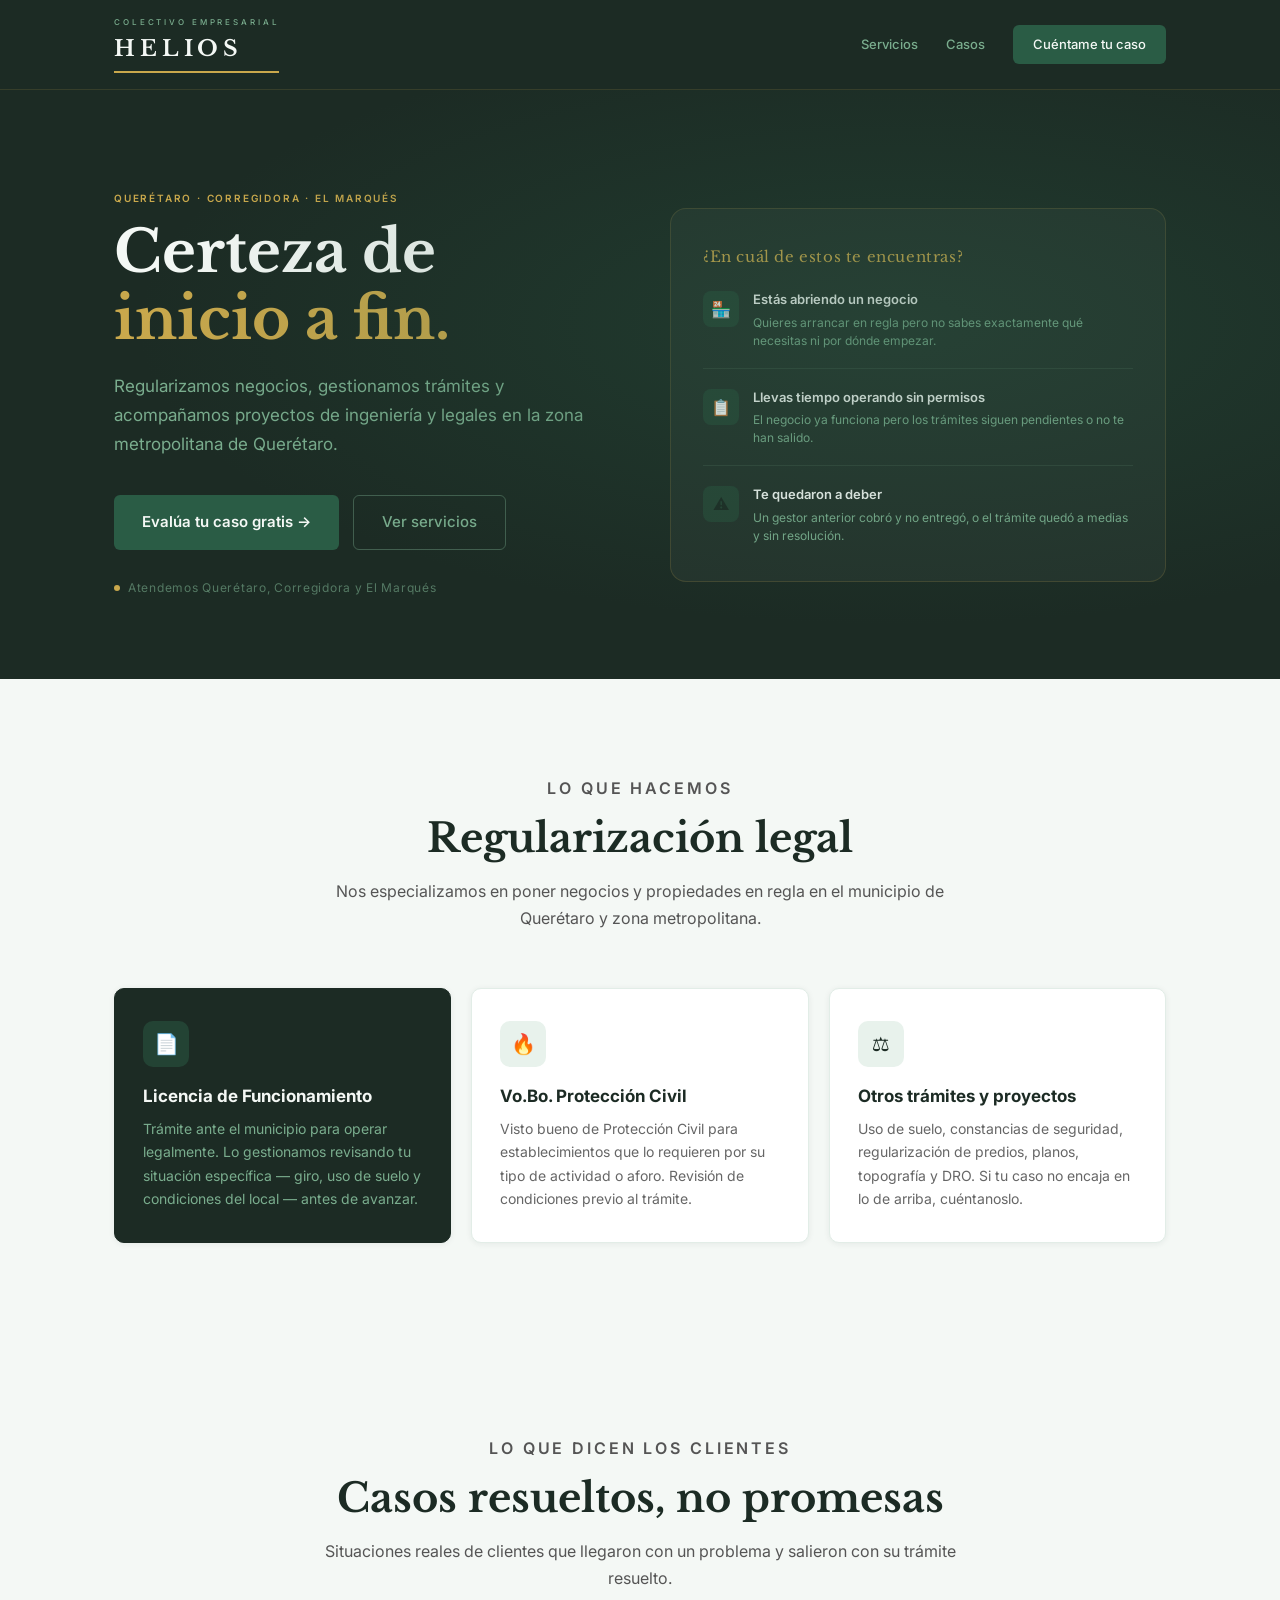
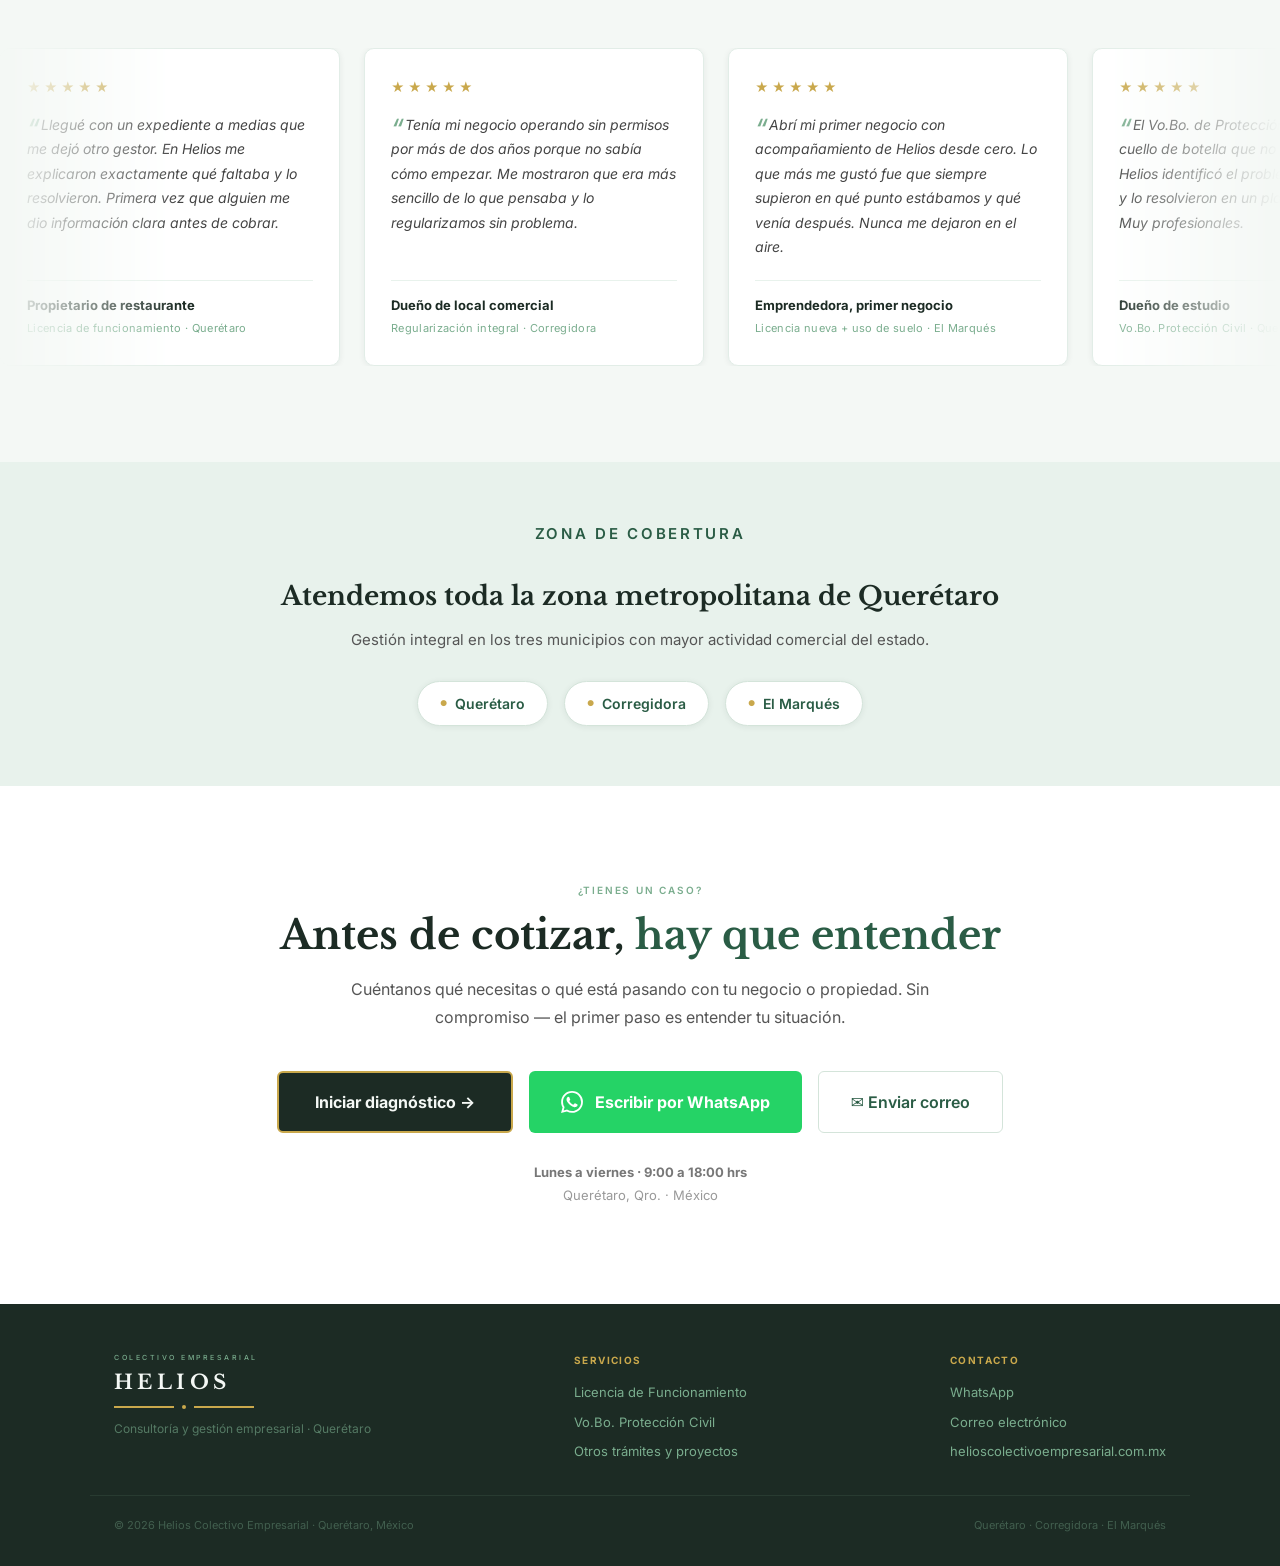
==== commit 05f410cf: "Agrega diagnóstico inicial de casos como CTA principal - Nueva página diagnostico.html: wizard en 3 " ====
--- a/index.html
+++ b/index.html
@@ -270,6 +270,15 @@
       max-width: 600px; margin: 0 auto 40px;
     }
     .contacto-btns { display: flex; justify-content: center; gap: 16px; flex-wrap: wrap; }
+    .btn-diagnostico {
+      display: inline-flex; align-items: center;
+      background: var(--verde-noche); color: var(--blanco-calido);
+      border: 2px solid var(--oro-helios);
+      padding: 16px 36px; border-radius: var(--radius-sm); font-weight: 700;
+      font-size: 16px; transition: background .2s, color .2s;
+      text-decoration: none;
+    }
+    .btn-diagnostico:hover { background: var(--oro-helios); color: var(--verde-noche); }
     .btn-wa {
       display: inline-flex; align-items: center; gap: 12px;
       background: #25D366; color: white;
@@ -366,9 +375,8 @@
           de ingeniería y legales en la zona metropolitana de Querétaro.
         </p>
         <div class="hero-btns">
-          <a href="https://wa.me/555645033980?text=Hola,%20quiero%20platicar%20sobre%20mi%20caso." class="btn-primary" target="_blank" rel="noopener">
-            <svg width="18" height="18" viewBox="0 0 24 24" fill="white" aria-hidden="true"><path d="M17.472 14.382c-.297-.149-1.758-.867-2.03-.967-.273-.099-.471-.148-.67.15-.197.297-.767.966-.94 1.164-.173.199-.347.223-.644.075-.297-.15-1.255-.463-2.39-1.475-.883-.788-1.48-1.761-1.653-2.059-.173-.297-.018-.458.13-.606.134-.133.298-.347.446-.52.149-.174.198-.298.298-.497.099-.198.05-.371-.025-.52-.075-.149-.669-1.612-.916-2.207-.242-.579-.487-.5-.669-.51-.173-.008-.371-.01-.57-.01-.198 0-.52.074-.792.372-.272.297-1.04 1.016-1.04 2.479 0 1.462 1.065 2.875 1.213 3.074.149.198 2.096 3.2 5.077 4.487.709.306 1.262.489 1.694.625.712.227 1.36.195 1.871.118.571-.085 1.758-.719 2.006-1.413.248-.694.248-1.289.173-1.413-.074-.124-.272-.198-.57-.347m-5.421 7.403h-.004a9.87 9.87 0 01-5.031-1.378l-.361-.214-3.741.982.998-3.648-.235-.374a9.86 9.86 0 01-1.51-5.26c.001-5.45 4.436-9.884 9.888-9.884 2.64 0 5.122 1.03 6.988 2.898a9.825 9.825 0 012.893 6.994c-.003 5.45-4.437 9.884-9.885 9.884m8.413-18.297A11.815 11.815 0 0012.05 0C5.495 0 .16 5.335.157 11.892c0 2.096.547 4.142 1.588 5.945L.057 24l6.305-1.654a11.882 11.882 0 005.683 1.448h.005c6.554 0 11.89-5.335 11.893-11.893a11.821 11.821 0 00-3.48-8.413z"/></svg>
-            Cuéntame tu caso
+          <a href="diagnostico.html" class="btn-primary">
+            Evalúa tu caso gratis →
           </a>
           <a href="#servicios" class="btn-ghost">Ver servicios</a>
         </div>
@@ -657,7 +665,10 @@
         Sin compromiso — el primer paso es entender tu situación.
       </p>
       <div class="contacto-btns">
-        <a href="https://wa.me/555645033980?text=Hola,%20quiero%20platicar%20sobre%20mi%20caso%20con%20Helios%20Colectivo%20Empresarial." class="btn-wa" target="_blank" rel="noopener" aria-label="Contactar por WhatsApp">
+        <a href="diagnostico.html" class="btn-diagnostico">
+          Iniciar diagnóstico →
+        </a>
+        <a href="https://wa.me/525645033980?text=Hola,%20quiero%20platicar%20sobre%20mi%20caso%20con%20Helios%20Colectivo%20Empresarial." class="btn-wa" target="_blank" rel="noopener" aria-label="Contactar por WhatsApp">
           <svg viewBox="0 0 24 24" aria-hidden="true"><path d="M17.472 14.382c-.297-.149-1.758-.867-2.03-.967-.273-.099-.471-.148-.67.15-.197.297-.767.966-.94 1.164-.173.199-.347.223-.644.075-.297-.15-1.255-.463-2.39-1.475-.883-.788-1.48-1.761-1.653-2.059-.173-.297-.018-.458.13-.606.134-.133.298-.347.446-.52.149-.174.198-.298.298-.497.099-.198.05-.371-.025-.52-.075-.149-.669-1.612-.916-2.207-.242-.579-.487-.5-.669-.51-.173-.008-.371-.01-.57-.01-.198 0-.52.074-.792.372-.272.297-1.04 1.016-1.04 2.479 0 1.462 1.065 2.875 1.213 3.074.149.198 2.096 3.2 5.077 4.487.709.306 1.262.489 1.694.625.712.227 1.36.195 1.871.118.571-.085 1.758-.719 2.006-1.413.248-.694.248-1.289.173-1.413-.074-.124-.272-.198-.57-.347m-5.421 7.403h-.004a9.87 9.87 0 01-5.031-1.378l-.361-.214-3.741.982.998-3.648-.235-.374a9.86 9.86 0 01-1.51-5.26c.001-5.45 4.436-9.884 9.888-9.884 2.64 0 5.122 1.03 6.988 2.898a9.825 9.825 0 012.893 6.994c-.003 5.45-4.437 9.884-9.885 9.884m8.413-18.297A11.815 11.815 0 0012.05 0C5.495 0 .16 5.335.157 11.892c0 2.096.547 4.142 1.588 5.945L.057 24l6.305-1.654a11.882 11.882 0 005.683 1.448h.005c6.554 0 11.89-5.335 11.893-11.893a11.821 11.821 0 00-3.48-8.413z"/></svg>
           Escribir por WhatsApp
         </a>
@@ -691,7 +702,7 @@
       </div>
       <div class="footer-links">
         <h4>Contacto</h4>
-        <a href="https://wa.me/555645033980" target="_blank" rel="noopener">WhatsApp</a>
+        <a href="https://wa.me/5645033980" target="_blank" rel="noopener">WhatsApp</a>
         <a href="mailto:helios.colectivo.empresarial@gmail.com?subject=Consulta%20-%20Helios%20Colectivo%20Empresarial">Correo electrónico</a>
         <a href="https://helioscolectivoempresarial.com.mx">helioscolectivoempresarial.com.mx</a>
       </div>
